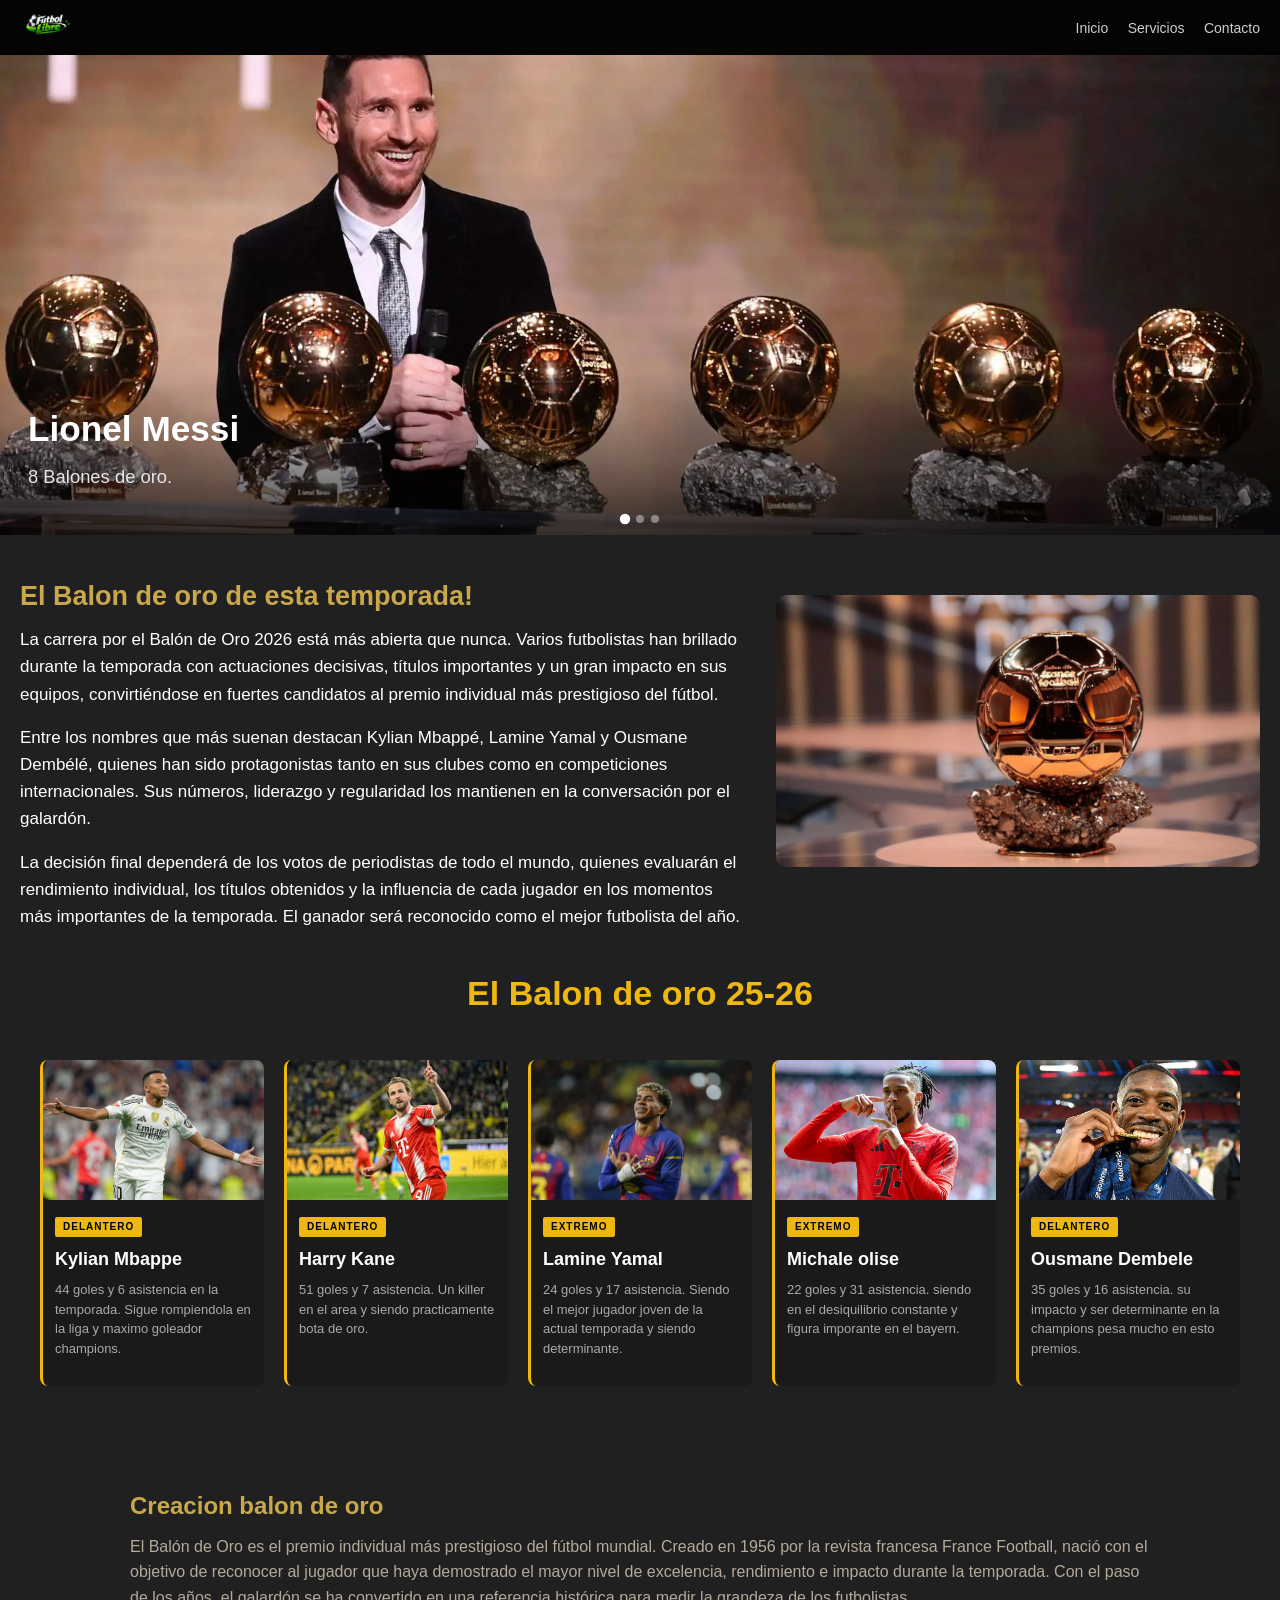
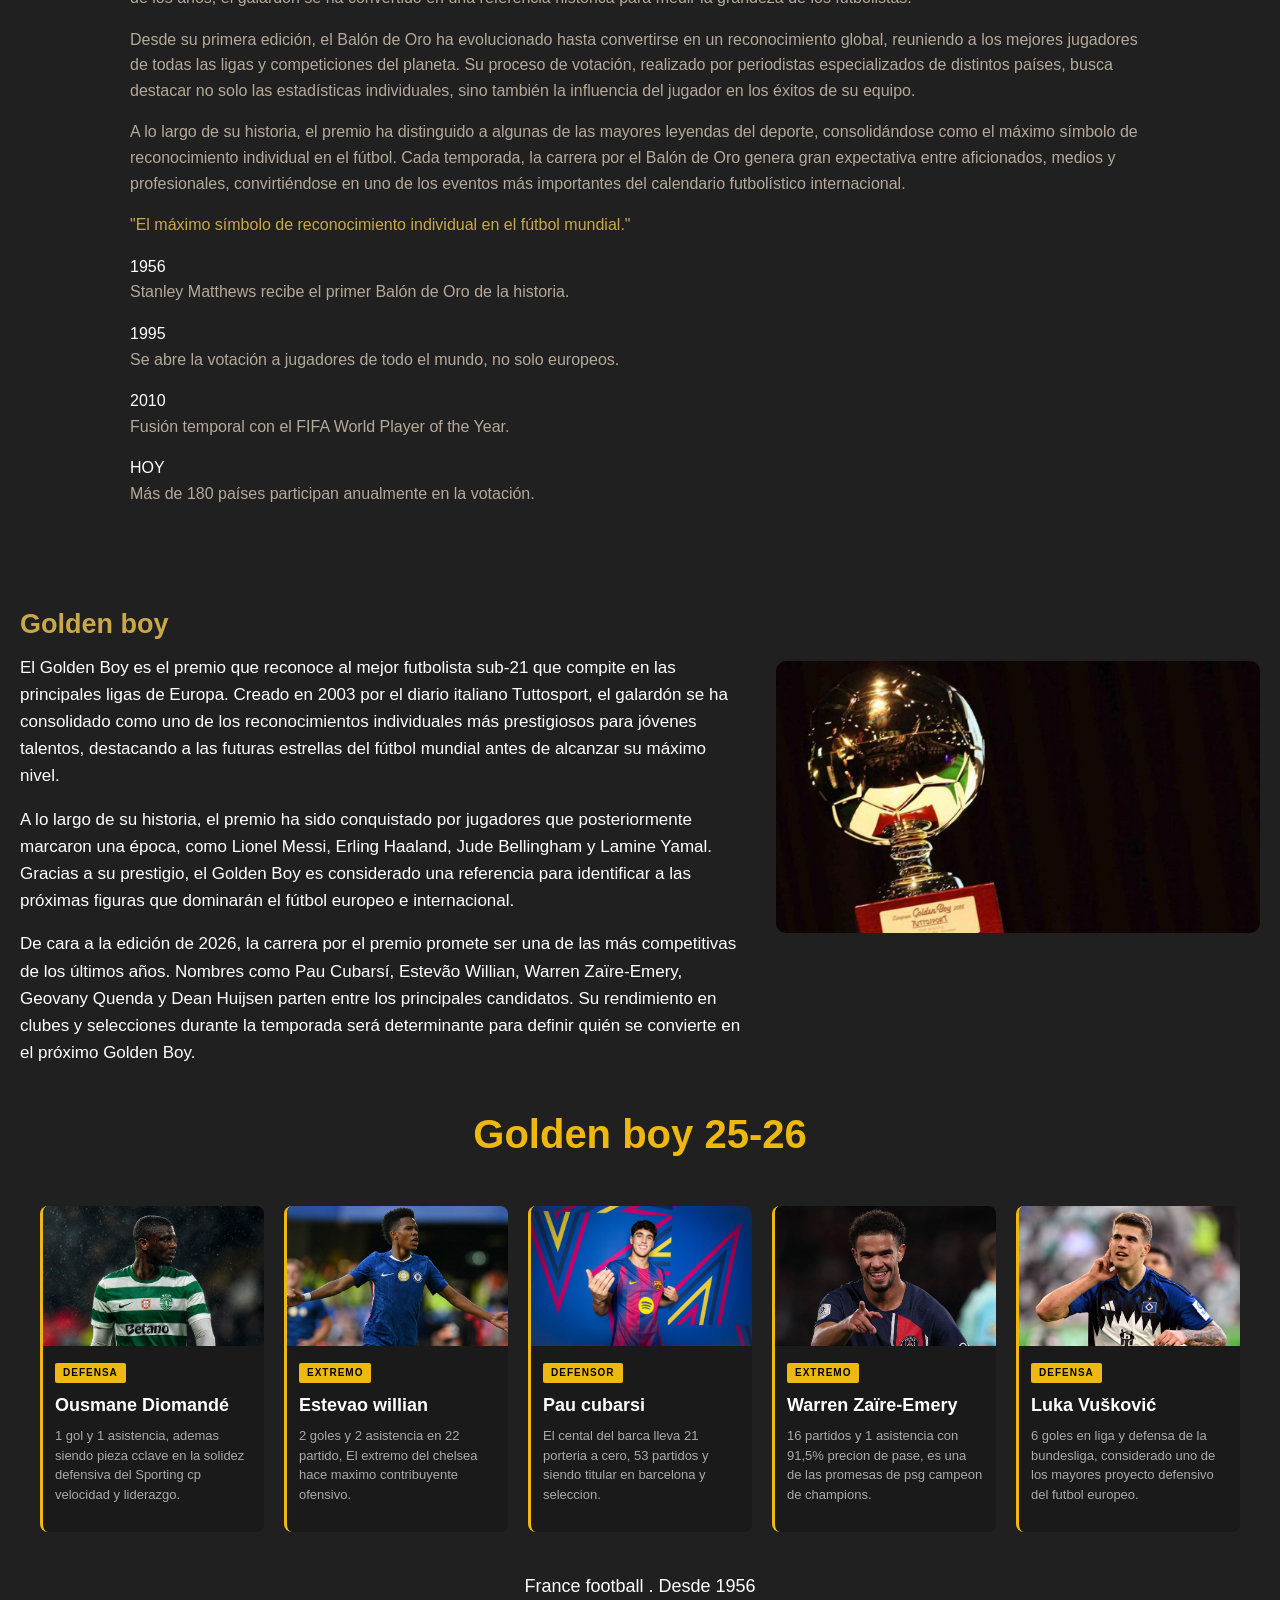
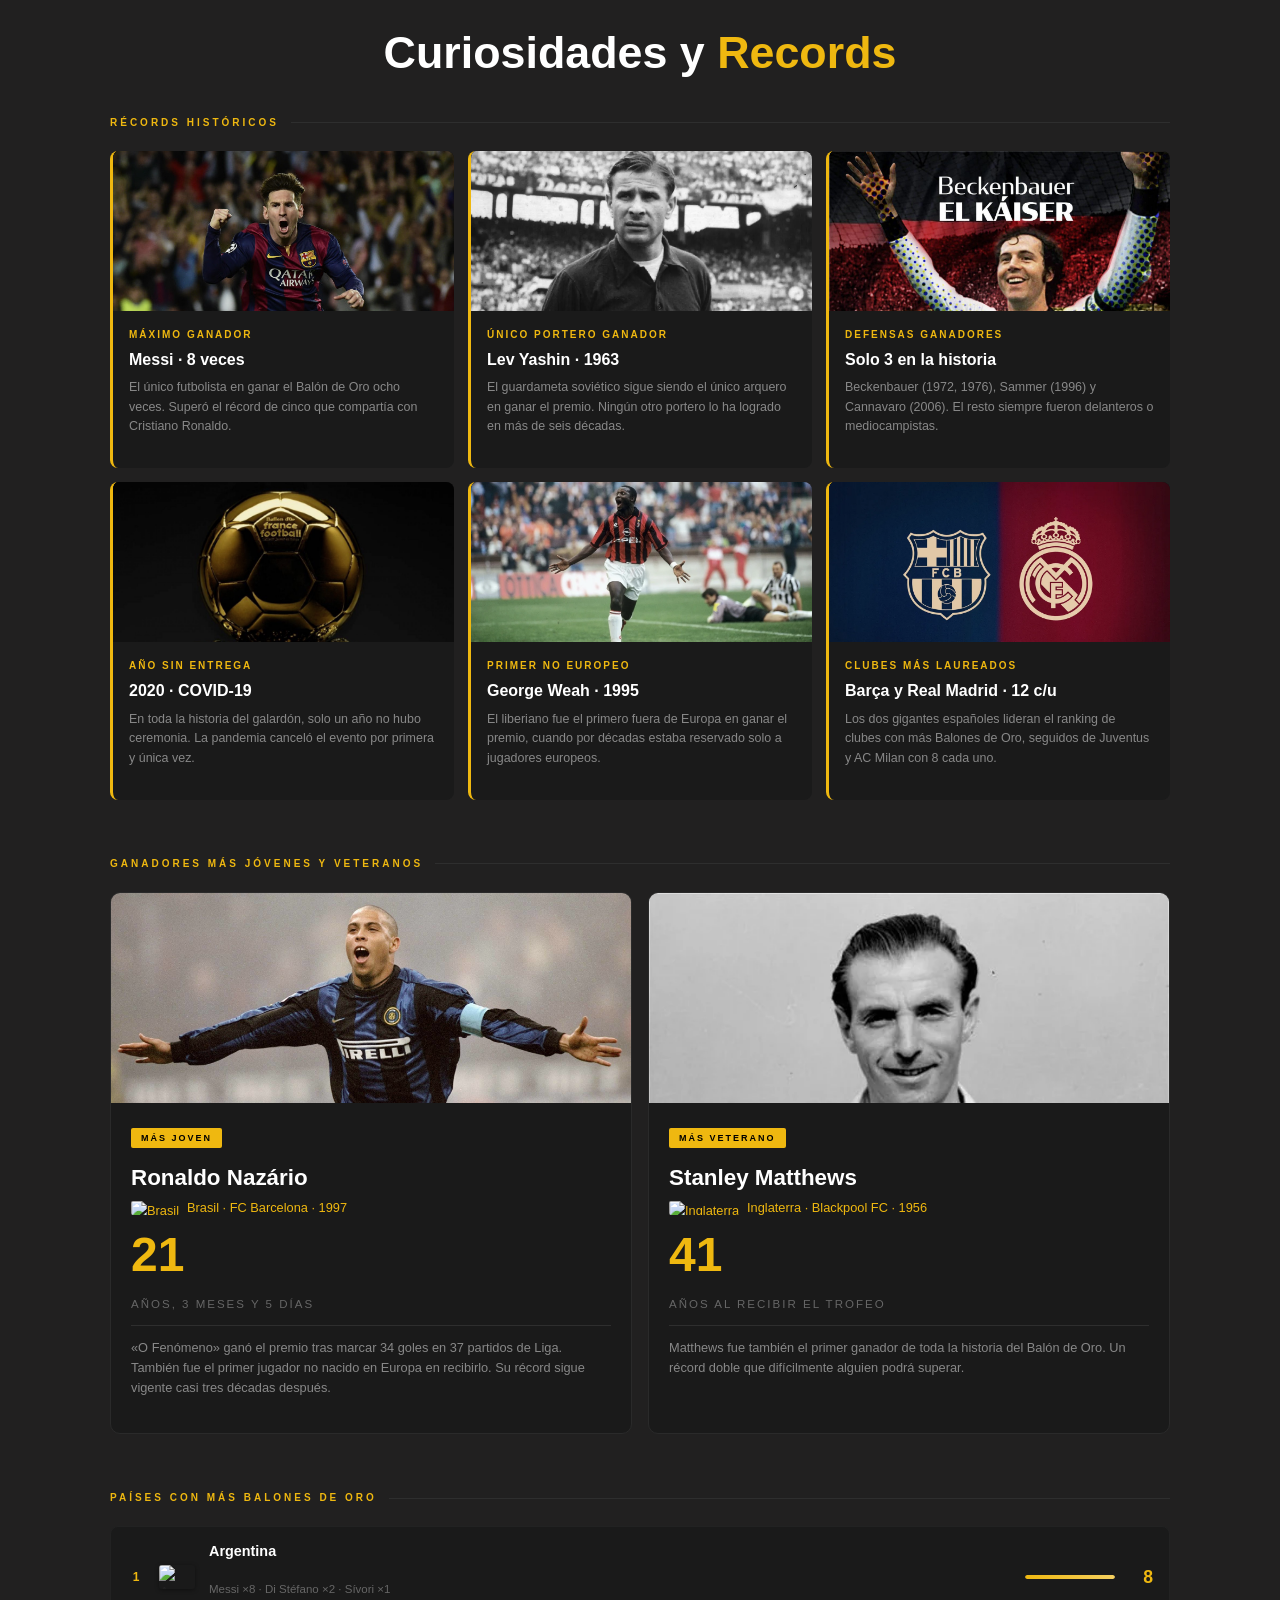
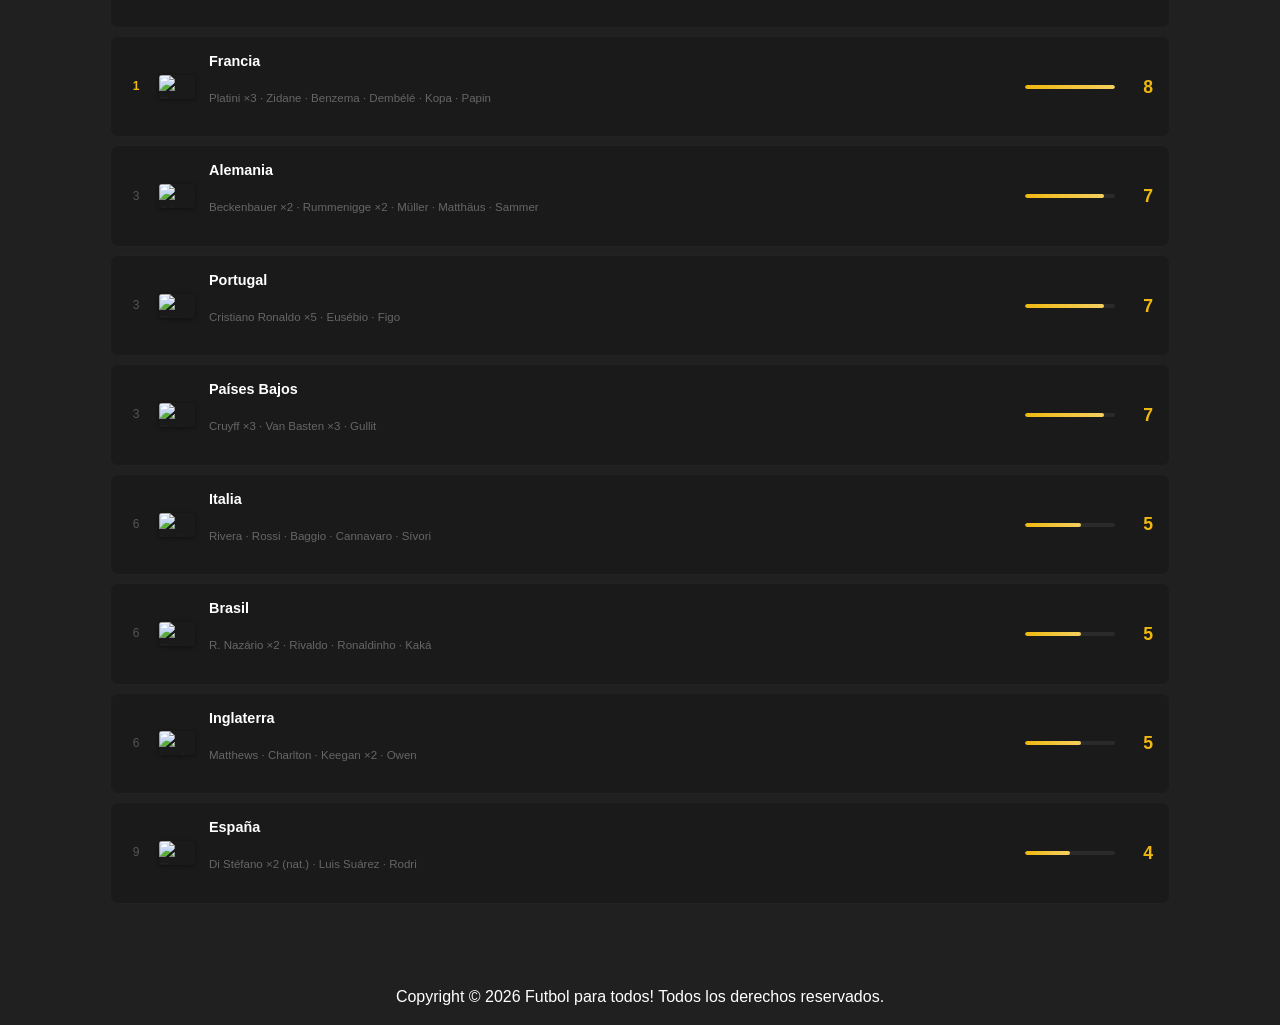
==== 2.html @ 9f0f9e16 "actualizacion de pagina principal y balon de oro" ====
<!DOCTYPE html>
<html lang="en">
<head>
    <meta charset="UTF-8">
    <meta name="viewport" content="width=device-width, initial-scale=1.0">
    <title>Balon de oro</title>
    <link rel="icon" type="image/png" href="img/favicon.png">
    <link rel="stylesheet" href="css/2.css">
    <script src="javascript/2.js" defer></script>
</head>
<body>
<nav>
<img src="img/Copilot_20260530_194601.png" alt="Logo del equipo">
<div>
    <a href="index.html">Inicio</a>
  <a href="#servicios">Servicios</a>
  <a href="#contacto">Contacto</a>
</div>
</nav>
 <div class="carrusel">
  <div class="track" id="track">
 
    <div class="slide">
      <img src="img/8.webp" alt="">
      <div class="texto"><h2>Lionel Messi</h2><p>8 Balones de oro.</p></div>
    </div>
 
    <div class="slide">
      <img src="img/5 cr7.webp" alt="cr7">
      <div class="texto"><h2>Cristiano Ronaldo</h2><p>5 Balones de oro.</p></div>
    </div>
 
    <div class="slide">
      <img src="img/v2 Marco van Basten.png" alt="Marco van Basten">
      <div class="texto"><h2>Marco van Basten</h2><p>3 Balones de oro.</p></div>
    </div>
 
  </div>
  <div class="dots" id="dots"></div>
</div>

<main class="contenido">

<section class="info">
<h1 style="color:#C9A84C">El Balon de oro de esta temporada!</h1>
<p>La carrera por el Balón de Oro 2026 está más abierta que nunca. Varios futbolistas han brillado durante la temporada con actuaciones decisivas, títulos importantes y un gran impacto en sus equipos, convirtiéndose en fuertes candidatos al premio individual más prestigioso del fútbol.</p>
<p>Entre los nombres que más suenan destacan Kylian Mbappé, Lamine Yamal y Ousmane Dembélé, quienes han sido protagonistas tanto en sus clubes como en competiciones internacionales. Sus números, liderazgo y regularidad los mantienen en la conversación por el galardón.</p>
<p>La decisión final dependerá de los votos de periodistas de todo el mundo, quienes evaluarán el rendimiento individual, los títulos obtenidos y la influencia de cada jugador en los momentos más importantes de la temporada. El ganador será reconocido como el mejor futbolista del año.</p>
</section>

<article class="juga" style="margin-top: 20px;">
<img src="img/balon20oro.webp" alt="balon de oro">
</article>
</main>

<section class="balon">
  <h1 style="text-align: center; color:#efb810; font-size:34px ;">El Balon de oro 25-26</h1>
  <div class="tarjetas">

    <article class="tarjeta-jugador">
      <div class="jugador-img">
        <img src="img/mbappe.webp" alt="kylian mbappe">
      </div>
      <div class="jugador-body">
        <span class="tag">Delantero</span>
        <h3>Kylian Mbappe</h3>
        <p>44 goles y 6 asistencia en la temporada. Sigue rompiendola en la liga y maximo goleador champions.</p>
      </div>
    </article>

    <article class="tarjeta-jugador">
      <div class="jugador-img">
        <img src="img/kane.jpg" alt="harry kane">
      </div>
      <div class="jugador-body">
        <span class="tag">delantero</span>
        <h3>Harry Kane</h3>
        <p>51 goles y 7 asistencia. Un killer en el area y siendo practicamente bota de oro. </p>
      </div>
    </article>

    <article class="tarjeta-jugador">
      <div class="jugador-img">
        <img src="img/1767511807784_lamine-yamal-1117.webp" alt="lamine yamal">
      </div>
      <div class="jugador-body">
        <span class="tag">extremo</span>
        <h3>Lamine Yamal</h3>
        <p>24 goles y 17 asistencia. Siendo el mejor jugador joven de la actual temporada y siendo determinante.</p>
      </div>
    </article>

    <article class="tarjeta-jugador">
      <div class="jugador-img">
        <img src="img/olise.webp" alt="olise">
      </div>
      <div class="jugador-body">
        <span class="tag">Extremo</span>
        <h3>Michale olise</h3>
        <p>22 goles y 31 asistencia. siendo en el desiquilibrio constante y figura imporante en el bayern.</p>
      </div>
    </article>

    <article class="tarjeta-jugador">
      <div class="jugador-img">
        <img src="img/dembele.jpg" alt="">
      </div>
      <div class="jugador-body">
        <span class="tag">delantero</span>
        <h3>Ousmane Dembele</h3>
        <p>35 goles y 16 asistencia. su impacto y ser determinante en la champions pesa mucho en esto premios.</p>
      </div>
    </article>

  </div>
</section>

<main class="www">
<section class="xxx">
<h1 style="color:#C9A84C">Creacion balon de oro</h1>
<p>El Balón de Oro es el premio individual más prestigioso del fútbol mundial. Creado en 1956 por la revista francesa France Football, nació con el objetivo de reconocer al jugador que haya demostrado el mayor nivel de excelencia, rendimiento e impacto durante la temporada. Con el paso de los años, el galardón se ha convertido en una referencia histórica para medir la grandeza de los futbolistas.</p>
<div class="recto"></div>
<p>Desde su primera edición, el Balón de Oro ha evolucionado hasta convertirse en un reconocimiento global, reuniendo a los mejores jugadores de todas las ligas y competiciones del planeta. Su proceso de votación, realizado por periodistas especializados de distintos países, busca destacar no solo las estadísticas individuales, sino también la influencia del jugador en los éxitos de su equipo.</p>
<div class="recto"></div>
<p>A lo largo de su historia, el premio ha distinguido a algunas de las mayores leyendas del deporte, consolidándose como el máximo símbolo de reconocimiento individual en el fútbol. Cada temporada, la carrera por el Balón de Oro genera gran expectativa entre aficionados, medios y profesionales, convirtiéndose en uno de los eventos más importantes del calendario futbolístico internacional.</p>
<div class="recto"></div>
<div class="bloque">

  <p class="cita" style="color:#C9A84C;">"El máximo símbolo de reconocimiento individual en el fútbol mundial."</p>

  <div class="timeline">

    <div class="tl-item">
      <div class="tl-left"><div class="tl-dot"></div><div class="tl-line"></div></div>
      <div class="tl-body">
        <span class="tl-year">1956</span>
        <p class="tl-texto">Stanley Matthews recibe el primer Balón de Oro de la historia.</p>
      </div>
    </div>

    <div class="tl-item">
      <div class="tl-left"><div class="tl-dot"></div><div class="tl-line"></div></div>
      <div class="tl-body">
        <span class="tl-year">1995</span>
        <p class="tl-texto">Se abre la votación a jugadores de todo el mundo, no solo europeos.</p>
      </div>
    </div>

    <div class="tl-item">
      <div class="tl-left"><div class="tl-dot"></div><div class="tl-line"></div></div>
      <div class="tl-body">
        <span class="tl-year">2010</span>
        <p class="tl-texto">Fusión temporal con el FIFA World Player of the Year.</p>
      </div>
    </div>

    <div class="tl-item">
      <div class="tl-left"><div class="tl-dot"></div><div class="tl-line"></div></div>
      <div class="tl-body">
        <span class="tl-year">HOY</span>
        <p class="tl-texto">Más de 180 países participan anualmente en la votación.</p>
      </div>
    </div>

  </div>
</div>
</section>
</main>

<main class="contenido">
<section class="info">
<h1 style="color:#C9A84C;">Golden boy</h1>
<p>El Golden Boy es el premio que reconoce al mejor futbolista sub-21 que compite en las principales ligas de Europa. Creado en 2003 por el diario italiano Tuttosport, el galardón se ha consolidado como uno de los reconocimientos individuales más prestigiosos para jóvenes talentos, destacando a las futuras estrellas del fútbol mundial antes de alcanzar su máximo nivel.</p>
<p>A lo largo de su historia, el premio ha sido conquistado por jugadores que posteriormente marcaron una época, como Lionel Messi, Erling Haaland, Jude Bellingham y Lamine Yamal. Gracias a su prestigio, el Golden Boy es considerado una referencia para identificar a las próximas figuras que dominarán el fútbol europeo e internacional.</p>
<p>De cara a la edición de 2026, la carrera por el premio promete ser una de las más competitivas de los últimos años. Nombres como Pau Cubarsí, Estevão Willian, Warren Zaïre-Emery, Geovany Quenda y Dean Huijsen parten entre los principales candidatos. Su rendimiento en clubes y selecciones durante la temporada será determinante para definir quién se convierte en el próximo Golden Boy.</p>

</section>

<article class="juga" style="margin-top: 58px;">
<img src="img/golden.jpg " alt="golden boy" >
</article>
</main>

<section class="balon">
  <h1 style="text-align: center; color:#efb810; font-size:40px ;">Golden boy 25-26</h1>
  <div class="tarjetas">
    
    <article class="tarjeta-jugador">
      <div class="jugador-img">
        <img src="img/Ousmane Diomandé.jpg" alt="Ousmane Diomandé">
      </div>
      <div class="jugador-body">
        <span class="tag">defensa</span>
        <h3>Ousmane Diomandé</h3>
        <p>1 gol y 1 asistencia, ademas siendo pieza cclave en la solidez defensiva del Sporting cp velocidad y liderazgo. </p>
      </div>
    </article>
    

    <article class="tarjeta-jugador">
      <div class="jugador-img">
        <img src="img/Estevao-chelsea-leverkusen_6985869.jpg" alt="estevao willian">
      </div>
      <div class="jugador-body">
        <span class="tag">extremo</span>
        <h3>Estevao willian</h3>
        <p>2 goles y 2 asistencia en 22 partido, El extremo del chelsea hace maximo contribuyente ofensivo.</p>
      </div>
    </article>

    <article class="tarjeta-jugador">
      <div class="jugador-img">
        <img src="img/pau.webp" alt="pau cubarsi">
      </div>
      <div class="jugador-body">
        <span class="tag">Defensor</span>
        <h3>Pau cubarsi</h3>
        <p>El cental del barca lleva 21 porteria a cero, 53 partidos y siendo titular en barcelona y seleccion.</p>
      </div>
    </article>

    <article class="tarjeta-jugador">
      <div class="jugador-img">
        <img src="img/psggolden.webp" alt="Warren Zaïre-Emery">
      </div>
      <div class="jugador-body">
        <span class="tag">Extremo</span>
        <h3>Warren Zaïre-Emery</h3>
        <p>16 partidos y 1 asistencia con 91,5% precion de pase, es una de las promesas de psg campeon de champions.</p>
      </div>
    </article>
    <article class="tarjeta-jugador">
      <div class="jugador-img">
        <img src="img/Luka Vušković.webp" alt="Luka Vušković">
      </div>
      <div class="jugador-body">
        <span class="tag">defensa</span>
        <h3>Luka Vušković</h3>
        <p>6 goles en liga y defensa de la bundesliga, considerado uno de los mayores proyecto defensivo del futbol europeo.</p>
      </div>
    </article>
  </div>
</section>

<main class="curisos">

<aside class="curi">
<p style="font-size: 18px;text-align: center;">France football . Desde 1956</p>
<h1>Curiosidades y <span style="color:#efb810">Records</span></h1>
</aside>

<section class="curisos">
 
  <div class="curi-wrapper">
 
    <!-- ===== RÉCORDS HISTÓRICOS ===== -->
    <p class="curi-section-label">Récords históricos</p>
    <div class="curi-records">
 
      <div class="curi-rec">
        <div class="curi-rec-imgwrap">
          <img src="img/messi 2015.jpg" alt="Lionel Messi">
        </div>
        <div class="curi-rec-body">
          <p class="curi-rec-label">Máximo ganador</p>
          <p class="curi-rec-val">Messi · 8 veces</p>
          <p class="curi-rec-desc">El único futbolista en ganar el Balón de Oro ocho veces. Superó el récord de cinco que compartía con Cristiano Ronaldo.</p>
        </div>
      </div>
 
      <div class="curi-rec">
        <div class="curi-rec-imgwrap">
          <img src="img/lev yashin.webp" alt="Lev Yashin">
        </div>
        <div class="curi-rec-body">
          <p class="curi-rec-label">Único portero ganador</p>
          <p class="curi-rec-val">Lev Yashin · 1963</p>
          <p class="curi-rec-desc">El guardameta soviético sigue siendo el único arquero en ganar el premio. Ningún otro portero lo ha logrado en más de seis décadas.</p>
        </div>
      </div>
 
      <div class="curi-rec">
        <div class="curi-rec-imgwrap">
          <img src="img/becken.jpg" alt="Fabio Cannavaro">
        </div>
        <div class="curi-rec-body">
          <p class="curi-rec-label">Defensas ganadores</p>
          <p class="curi-rec-val">Solo 3 en la historia</p>
          <p class="curi-rec-desc">Beckenbauer (1972, 1976), Sammer (1996) y Cannavaro (2006). El resto siempre fueron delanteros o mediocampistas.</p>
        </div>
      </div>
 
      <div class="curi-rec">
        <div class="curi-rec-imgwrap">
          <img src="img/covid2020balon.jpg" alt="Fabio Cannavaro">
        </div>
        <div class="curi-rec-body">
          <p class="curi-rec-label">Año sin entrega</p>
          <p class="curi-rec-val">2020 · COVID-19</p>
          <p class="curi-rec-desc">En toda la historia del galardón, solo un año no hubo ceremonia. La pandemia canceló el evento por primera y única vez.</p>
        </div>
      </div>
 
      <div class="curi-rec">
        <div class="curi-rec-imgwrap">
          <img src="img/George Weah.webp" alt="George Weah">
        </div>
        <div class="curi-rec-body">
          <p class="curi-rec-label">Primer no europeo</p>
          <p class="curi-rec-val">George Weah · 1995</p>
          <p class="curi-rec-desc">El liberiano fue el primero fuera de Europa en ganar el premio, cuando por décadas estaba reservado solo a jugadores europeos.</p>
        </div>
      </div>
 
      <div class="curi-rec">
        <div class="curi-rec-imgwrap">
          <img src="img/clasico.webp" alt="clubes con mas balones de oro">
        </div>
        <div class="curi-rec-body">
          <p class="curi-rec-label">Clubes más laureados</p>
          <p class="curi-rec-val">Barça y Real Madrid · 12 c/u</p>
          <p class="curi-rec-desc">Los dos gigantes españoles lideran el ranking de clubes con más Balones de Oro, seguidos de Juventus y AC Milan con 8 cada uno.</p>
        </div>
      </div>
 
    </div>
 
    <!-- ===== JOVEN / VETERANO ===== -->
    <p class="curi-section-label">Ganadores más jóvenes y veteranos</p>
    <div class="curi-duo">
 
      <div class="curi-age-card">
        <img class="curi-age-img"
          src="img/fenomeno.jpg"
          alt="Ronaldo Nazário">
        <div class="curi-age-body">
          <span class="curi-age-tag"> Más joven</span>
          <p class="curi-age-nombre">Ronaldo Nazário</p>
          <div class="curi-age-pais">
            <img src="https://flagcdn.com/w40/br.png" alt="Brasil">
            Brasil · FC Barcelona · 1997
          </div>
          <p class="curi-age-num">21</p>
          <p class="curi-age-unit">años, 3 meses y 5 días</p>
          <p class="curi-age-desc">«O Fenómeno» ganó el premio tras marcar 34 goles en 37 partidos de Liga. También fue el primer jugador no nacido en Europa en recibirlo. Su récord sigue vigente casi tres décadas después.</p>
        </div>
      </div>
 
      <div class="curi-age-card">
        <img class="curi-age-img"
          src="img/Stanley Matthews.webp"
          alt="Stanley Matthews">
        <div class="curi-age-body">
          <span class="curi-age-tag">Más veterano</span>
          <p class="curi-age-nombre">Stanley Matthews</p>
          <div class="curi-age-pais">
            <img src="https://flagcdn.com/w40/gb-eng.png" alt="Inglaterra">
            Inglaterra · Blackpool FC · 1956
          </div>
          <p class="curi-age-num">41</p>
          <p class="curi-age-unit">años al recibir el trofeo</p>
          <p class="curi-age-desc">Matthews fue también el primer ganador de toda la historia del Balón de Oro. Un récord doble que difícilmente alguien podrá superar.</p>
        </div>
      </div>
 
    </div>
 
    <!-- ===== PAÍSES ===== -->
    <p class="curi-section-label">Países con más Balones de Oro</p>
    <ul class="curi-pais-list">
 
      <li class="curi-pais-row">
        <span class="curi-pais-pos oro">1</span>
        <img class="curi-pais-flag" src="https://flagcdn.com/w40/ar.png" alt="Argentina">
        <div class="curi-pais-info">
          <p class="curi-pais-nombre">Argentina</p>
          <p class="curi-pais-jugadores">Messi ×8 · Di Stéfano ×2 · Sívori ×1</p>
        </div>
        <div class="curi-pais-barra"><div class="curi-pais-fill" style="width:100%"></div></div>
        <span class="curi-pais-num">8</span>
      </li>
 
      <li class="curi-pais-row">
        <span class="curi-pais-pos oro">1</span>
        <img class="curi-pais-flag" src="https://flagcdn.com/w40/fr.png" alt="Francia">
        <div class="curi-pais-info">
          <p class="curi-pais-nombre">Francia</p>
          <p class="curi-pais-jugadores">Platini ×3 · Zidane · Benzema · Dembélé · Kopa · Papin</p>
        </div>
        <div class="curi-pais-barra"><div class="curi-pais-fill" style="width:100%"></div></div>
        <span class="curi-pais-num">8</span>
      </li>
 
      <li class="curi-pais-row">
        <span class="curi-pais-pos">3</span>
        <img class="curi-pais-flag" src="https://flagcdn.com/w40/de.png" alt="Alemania">
        <div class="curi-pais-info">
          <p class="curi-pais-nombre">Alemania</p>
          <p class="curi-pais-jugadores">Beckenbauer ×2 · Rummenigge ×2 · Müller · Matthäus · Sammer</p>
        </div>
        <div class="curi-pais-barra"><div class="curi-pais-fill" style="width:87.5%"></div></div>
        <span class="curi-pais-num">7</span>
      </li>
 
      <li class="curi-pais-row">
        <span class="curi-pais-pos">3</span>
        <img class="curi-pais-flag" src="https://flagcdn.com/w40/pt.png" alt="Portugal">
        <div class="curi-pais-info">
          <p class="curi-pais-nombre">Portugal</p>
          <p class="curi-pais-jugadores">Cristiano Ronaldo ×5 · Eusébio · Figo</p>
        </div>
        <div class="curi-pais-barra"><div class="curi-pais-fill" style="width:87.5%"></div></div>
        <span class="curi-pais-num">7</span>
      </li>
 
      <li class="curi-pais-row">
        <span class="curi-pais-pos">3</span>
        <img class="curi-pais-flag" src="https://flagcdn.com/w40/nl.png" alt="Países Bajos">
        <div class="curi-pais-info">
          <p class="curi-pais-nombre">Países Bajos</p>
          <p class="curi-pais-jugadores">Cruyff ×3 · Van Basten ×3 · Gullit</p>
        </div>
        <div class="curi-pais-barra"><div class="curi-pais-fill" style="width:87.5%"></div></div>
        <span class="curi-pais-num">7</span>
      </li>
 
      <li class="curi-pais-row">
        <span class="curi-pais-pos">6</span>
        <img class="curi-pais-flag" src="https://flagcdn.com/w40/it.png" alt="Italia">
        <div class="curi-pais-info">
          <p class="curi-pais-nombre">Italia</p>
          <p class="curi-pais-jugadores">Rivera · Rossi · Baggio · Cannavaro · Sívori</p>
        </div>
        <div class="curi-pais-barra"><div class="curi-pais-fill" style="width:62.5%"></div></div>
        <span class="curi-pais-num">5</span>
      </li>
 
      <li class="curi-pais-row">
        <span class="curi-pais-pos">6</span>
        <img class="curi-pais-flag" src="https://flagcdn.com/w40/br.png" alt="Brasil">
        <div class="curi-pais-info">
          <p class="curi-pais-nombre">Brasil</p>
          <p class="curi-pais-jugadores">R. Nazário ×2 · Rivaldo · Ronaldinho · Kaká</p>
        </div>
        <div class="curi-pais-barra"><div class="curi-pais-fill" style="width:62.5%"></div></div>
        <span class="curi-pais-num">5</span>
      </li>
 
      <li class="curi-pais-row">
        <span class="curi-pais-pos">6</span>
        <img class="curi-pais-flag" src="https://flagcdn.com/w40/gb-eng.png" alt="Inglaterra">
        <div class="curi-pais-info">
          <p class="curi-pais-nombre">Inglaterra</p>
          <p class="curi-pais-jugadores">Matthews · Charlton · Keegan ×2 · Owen</p>
        </div>
        <div class="curi-pais-barra"><div class="curi-pais-fill" style="width:62.5%"></div></div>
        <span class="curi-pais-num">5</span>
      </li>
 
      <li class="curi-pais-row">
        <span class="curi-pais-pos">9</span>
        <img class="curi-pais-flag" src="https://flagcdn.com/w40/es.png" alt="España">
        <div class="curi-pais-info">
          <p class="curi-pais-nombre">España</p>
          <p class="curi-pais-jugadores">Di Stéfano ×2 (nat.) · Luis Suárez · Rodri</p>
        </div>
        <div class="curi-pais-barra"><div class="curi-pais-fill" style="width:50%"></div></div>
        <span class="curi-pais-num">4</span>
      </li>
 
    </ul>
 
  </div>
 
</section>
</main>

<footer>
<p style="text-align: center; color:white;">Copyright © 2026 Futbol para todos! Todos los derechos reservados.</p>
</footer>




















</body>
</html>
---- css/2.css ----
* { margin:0; padding:0; box-sizing:border-box; }
body { 
font-family: sans-serif; 
line-height:1.6; 
color:#222; 
background:#212020;
overflow-x: hidden;
}
/* Espaciado de textos */
p { margin-bottom:1rem; }
h1,h2,h3 { margin:0 0 0.5rem; }

nav {
  position: fixed;
  top:0; left:0; right:0;
  height: 55px;
  background: rgba(0,0,0,0.85);
  display: flex;
  align-items: center;
  justify-content: space-between;
  padding: 0 20px;
  z-index: 99;
}
nav img { height: 55px; }
nav a { color:#ccc; text-decoration:none; margin-left:15px; font-size:14px; }
nav a:hover { color:#fff; }
 
.carrusel { margin-top:55px; overflow:hidden; position:relative; }
.track { display:flex; transition: transform 0.6s ease; }
.slide { min-width:100%; height:480px; position:relative; }
.slide img { width:100%; height:100%; object-fit:cover; object-position:center center; display:block; }
.slide .texto {
  position:absolute; bottom:0; left:0; right:0;
  padding:30px 28px;
  background: linear-gradient(transparent, rgba(0,0,0,0.75));
  color:#fff;
}
.slide .texto h2 { font-size:2.2rem; margin-bottom:8px; font-weight:700; }
.slide .texto p  { color:#e6e6e6; font-size:1.15rem; line-height:1.3; }
 
.dots {
  position:absolute; bottom:12px; left:50%;
  transform:translateX(-50%);
  display:flex; gap:7px;
}
.btn {
  position:absolute;
  top:50%;
  transform:translateY(-50%);
  background: rgba(0,0,0,0.45);
  color:#fff;
  border:none;
  padding:10px 12px;
  font-size:18px;
  cursor:pointer;
  border-radius:6px;
  z-index:10;
}
.btn:active { transform:translateY(-50%) scale(.98); }
.btn-prev { left:12px; }
.btn-next { right:12px; }
.dot {
  width:8px; height:8px; border-radius:50%;
  background:rgba(255,255,255,0.4);
  border:none; cursor:pointer;
}
.dot.active { background:#fff; transform:scale(1.3); }
 
.contenido{
display: flex;
gap: 30px;
border-radius: 10px;
padding: 20px;
margin-top: 20px;
font-size: 18px;
}

.info{
width: 60%;
color: white;
}
.info p{
font-size: 17px;
}
.juga{
width: 40%;
margin:0%;
}
.juga img{
width: 100%;
display: block;
border-radius: 10px;

}
.www{
max-width: 1100px;
margin: 0 auto;
padding: 20px;
border-radius: 12px;
margin-top: 4%;

}
.xxx{

max-width: 1300px;
margin: 0 auto;
color:rgb(255, 255, 255);
border-radius: 12px;
padding: 20px;
font-size: 16px;

}
.xxx p{
color:#b5a99a;
}



.xxx img{

  width: 50%;
  height: auto;
  border-radius: 8px;
}

.cards-row {
    display: flex;
    justify-content: center;
    flex-wrap: wrap;
    gap: 20px;
    margin: 30px auto 40px;
    padding: 10px 0;
    max-width: 1200px;
  }

  .card {
    background: #2a2a3e;
    border-radius: 10px;
    overflow: hidden;
    width: 210px;
    min-width: 210px;
    color: #fff;
    box-shadow: 0 8px 20px rgba(0, 0, 0, 0.18);
    transition: transform 0.2s ease;
  }

  .card-img {
    width: 100%;
    height: 150px;
    background: #888;
    overflow: hidden;
  }

  .card-img img {
    width: 100%;
    height: 100%;
    object-fit: cover;
    display: block;
  }

  .card-body {
    padding: 16px;
  }

  .card-title {
    font-size: 17px;
    font-weight: bold;
    margin-bottom: 10px;
  }

  .card-text {
    font-size: 12px;
    color: #aaa;
    margin-bottom: 14px;
    line-height: 1.5;
  }

  .card-btn {
    background: #3b82f6;
    color: #fff;
    border: none;
    padding: 8px 14px;
    border-radius: 6px;
    cursor: pointer;
    font-size: 13px;
    display: inline-block;
    text-decoration: none;
  }

  .card-btn:hover {
    background: #2563eb;
  }

  .balon .tarjetas {
    display: flex;
    flex-wrap: wrap;
    justify-content: center;
    gap: 20px;
    margin: 30px auto;
    padding: 10px 0;
    max-width: 1200px;
  }

  .tarjeta-jugador {
    background-color: #1a1a1a;
    border-radius: 8px;
    overflow: hidden;
    flex: 1 1 220px;
    min-width: 220px;
    max-width: 280px;
    border-left: 3px solid #efb810;
    transition: transform 0.2s, background 0.2s;
  }

  .tarjeta-jugador:hover {
    transform: translateY(-4px);
    background-color: #222;
  }

  .jugador-img {
    width: 100%;
    height: 140px;
    background: #2a2a2a;
    overflow: hidden;
  }

  .jugador-img img {
    width: 100%;
    height: 100%;
    object-fit: cover;
    display: block;
  }

  .jugador-body {
    padding: 12px;
  }

  .tarjeta-jugador h3 {
    font-family: 'Barlow Condensed', sans-serif;
    font-size: 18px;
    font-weight: 700;
    color: #fff;
    margin-bottom: 6px;
  }

  .tarjeta-jugador p {
    font-size: 13px;
    color: #aaa;
    line-height: 1.5;
  }

  .tarjeta-jugador .tag {
    display: inline-block;
    background: #efb810;
    color: #000;
    font-size: 10px;
    font-weight: 700;
    letter-spacing: 1px;
    text-transform: uppercase;
    padding: 2px 8px;
    border-radius: 2px;
    margin-bottom: 8px;
  }

.curisos{

}
.curi p{
color: white;

}
.curi h1{
text-align: center;
color: white;
}
  .curi-wrapper {
    max-width: 1100px;
    margin: 0 auto;
    padding: 20px 20px 60px;
  }
  .curi h1 {
    font-size: clamp(1.8rem, 4vw, 2.8rem);
    font-weight: 700;
    margin-bottom: 6px;
  }
  .curi-eyebrow {
    font-size: 11px;
    letter-spacing: 3px;
    text-transform: uppercase;
    color: #888;
    text-align: center;
    margin-bottom: 10px;
    font-family: sans-serif;
  }
  .curi-divider {
    width: 60px;
    height: 3px;
    background: #efb810;
    margin: 16px auto 48px;
    border-radius: 2px;
  }
  .curi-section-label {
    font-size: 10px;
    letter-spacing: 3px;
    text-transform: uppercase;
    color: #efb810;
    font-family: sans-serif;
    font-weight: 700;
    margin-bottom: 20px;
    display: flex;
    align-items: center;
    gap: 12px;
  }
  .curi-section-label::after {
    content: '';
    flex: 1;
    height: 1px;
    background: #2e2e2e;
  }
 
  /* ---- RECORDS ---- */
  .curi-records {
    display: grid;
    grid-template-columns: repeat(auto-fit, minmax(260px, 1fr));
    gap: 14px;
    margin-bottom: 56px;
  }
  .curi-rec {
    background: #1a1a1a;
    border-left: 3px solid #efb810;
    border-radius: 8px;
    overflow: hidden;
    transition: background .2s, transform .2s;
  }
  .curi-rec:hover {
    background: #222;
    transform: translateY(-3px);
  }
  .curi-rec-imgwrap {
    width: 100%;
    height: 160px;
    overflow: hidden;
    background: #111;
  }
  .curi-rec-imgwrap img {
    width: 100%;
    height: 100%;
    object-fit: cover;
    object-position: top center;
    display: block;
    filter: grayscale(15%);
    transition: transform .3s;
  }
  .curi-rec:hover .curi-rec-imgwrap img {
    transform: scale(1.04);
  }
  .curi-rec-icon-wrap {
    width: 100%;
    height: 100px;
    display: flex;
    align-items: center;
    justify-content: center;
    background: #111;
    font-size: 2.8rem;
  }
  .curi-rec-body {
    padding: 16px;
  }
  .curi-rec-label {
    font-size: 10px;
    letter-spacing: 2px;
    text-transform: uppercase;
    color: #efb810;
    font-family: sans-serif;
    font-weight: 700;
    margin-bottom: 4px;
  }
  .curi-rec-val {
    font-size: 1rem;
    font-weight: 700;
    color: #fff;
    margin-bottom: 6px;
  }
  .curi-rec-desc {
    font-size: 0.78rem;
    color: #888;
    line-height: 1.55;
  }
 
  /* ---- JOVEN / VETERANO ---- */
  .curi-duo {
    display: grid;
    grid-template-columns: 1fr 1fr;
    gap: 16px;
    margin-bottom: 56px;
  }
  @media (max-width: 560px) { .curi-duo { grid-template-columns: 1fr; } }
 
  .curi-age-card {
    background: #1a1a1a;
    border-radius: 10px;
    overflow: hidden;
    border: 1px solid #2a2a2a;
    transition: border-color .2s;
  }
  .curi-age-card:hover { border-color: #efb810; }
  .curi-age-img {
    width: 100%;
    height: 210px;
    object-fit: cover;
    object-position: top;
    display: block;
    filter: grayscale(15%);
  }
  .curi-age-body { padding: 20px; }
  .curi-age-tag {
    display: inline-block;
    background: #efb810;
    color: #000;
    font-size: 9px;
    font-weight: 700;
    letter-spacing: 2px;
    text-transform: uppercase;
    padding: 3px 10px;
    border-radius: 2px;
    margin-bottom: 12px;
  }
  .curi-age-nombre {
    font-size: 1.4rem;
    font-weight: 700;
    color: #fff;
    margin-bottom: 2px;
  }
  .curi-age-pais {
    font-size: 0.8rem;
    color: #efb810;
    margin-bottom: 12px;
    font-family: sans-serif;
    display: flex;
    align-items: center;
    gap: 8px;
  }
  .curi-age-pais img {
    height: 14px;
    border-radius: 2px;
  }
  .curi-age-num {
    font-size: 3rem;
    font-weight: 900;
    color: #efb810;
    line-height: 1;
    font-family: sans-serif;
  }
  .curi-age-unit {
    font-size: 0.72rem;
    color: #666;
    letter-spacing: 2px;
    text-transform: uppercase;
    font-family: sans-serif;
    margin-bottom: 12px;
  }
  .curi-age-desc {
    font-size: 0.8rem;
    color: #888;
    line-height: 1.55;
    border-top: 1px solid #2e2e2e;
    padding-top: 12px;
    margin-top: 8px;
  }
 
  /* ---- PAÍSES ---- */
  .curi-pais-list {
    list-style: none;
    padding: 0;
    margin: 0 0 20px;
  }
  .curi-pais-row {
    display: flex;
    align-items: center;
    gap: 14px;
    padding: 13px 16px;
    background: #1a1a1a;
    border-radius: 8px;
    margin-bottom: 8px;
    border: 1px solid #222;
    transition: border-color .2s, background .2s;
  }
  .curi-pais-row:hover {
    border-color: #efb810;
    background: #1f1f1f;
  }
  .curi-pais-pos {
    font-size: 0.75rem;
    color: #555;
    font-family: sans-serif;
    min-width: 18px;
    text-align: center;
  }
  .curi-pais-pos.oro { color: #efb810; font-weight: 700; }
  .curi-pais-flag {
    width: 36px;
    height: 24px;
    object-fit: cover;
    border-radius: 3px;
    display: block;
    flex-shrink: 0;
    box-shadow: 0 1px 4px rgba(0,0,0,.4);
  }
  .curi-pais-info { flex: 1; }
  .curi-pais-nombre {
    font-size: 0.9rem;
    font-weight: 700;
    color: #fff;
  }
  .curi-pais-jugadores {
    font-size: 0.72rem;
    color: #666;
    font-family: sans-serif;
    margin-top: 2px;
  }
  .curi-pais-barra {
    width: 90px;
    height: 4px;
    background: #2a2a2a;
    border-radius: 2px;
    overflow: hidden;
  }
  @media (max-width: 500px) { .curi-pais-barra { display: none; } }
  .curi-pais-fill {
    height: 100%;
    background: linear-gradient(90deg, #efb810, #f5d060);
    border-radius: 2px;
  }
  .curi-pais-num {
    font-size: 1.1rem;
    font-weight: 700;
    color: #efb810;
    font-family: sans-serif;
    min-width: 24px;
    text-align: right;
  }
@media (max-width:480px) {
  .slide { height:380px; }
  .slide .texto h2 { font-size:1.1rem; }
  .slide-content { padding:1.25rem 1.25rem 2.5rem; }
}
@media (max-width: 768px) {
  .contenido {
    flex-direction: column;
  }
  .info, .juga {
    width: 100%;
  }
  .curi-duo {
    grid-template-columns: 1fr;
  }
  .cards-row {
    flex-direction: column;
    align-items: center;
  }
  .card {
    width: 90%;
    min-width: unset;
  }
  .balon .tarjetas {
    flex-direction: column;
    align-items: center;
  }
  .tarjeta-jugador {
    max-width: 90%;
    min-width: unset;
    flex: unset;
    width: 90%;
  }
  .xxx img {
    width: 100%;
  }
  .curi-records {
    grid-template-columns: 1fr;
  }
  .curi-pais-barra {
    display: none;
  }
  nav a {
    font-size: 12px;
    margin-left: 8px;
  }
  .slide {
    height: 280px;
  }
  .slide .texto h2 {
    font-size: 1.3rem;
  }
  .slide .texto p {
    font-size: 0.95rem;
  }
}

@media (max-width: 480px) {
  nav img {
    height: 40px;
  }
  nav a {
    font-size: 11px;
    margin-left: 6px;
  }
  .slide {
    height: 220px;
  }
  .www {
    padding: 10px;
  }
  .curi-wrapper {
    padding: 10px 10px 40px;
  }
  .curi-age-num {
    font-size: 2.2rem;
  }
}
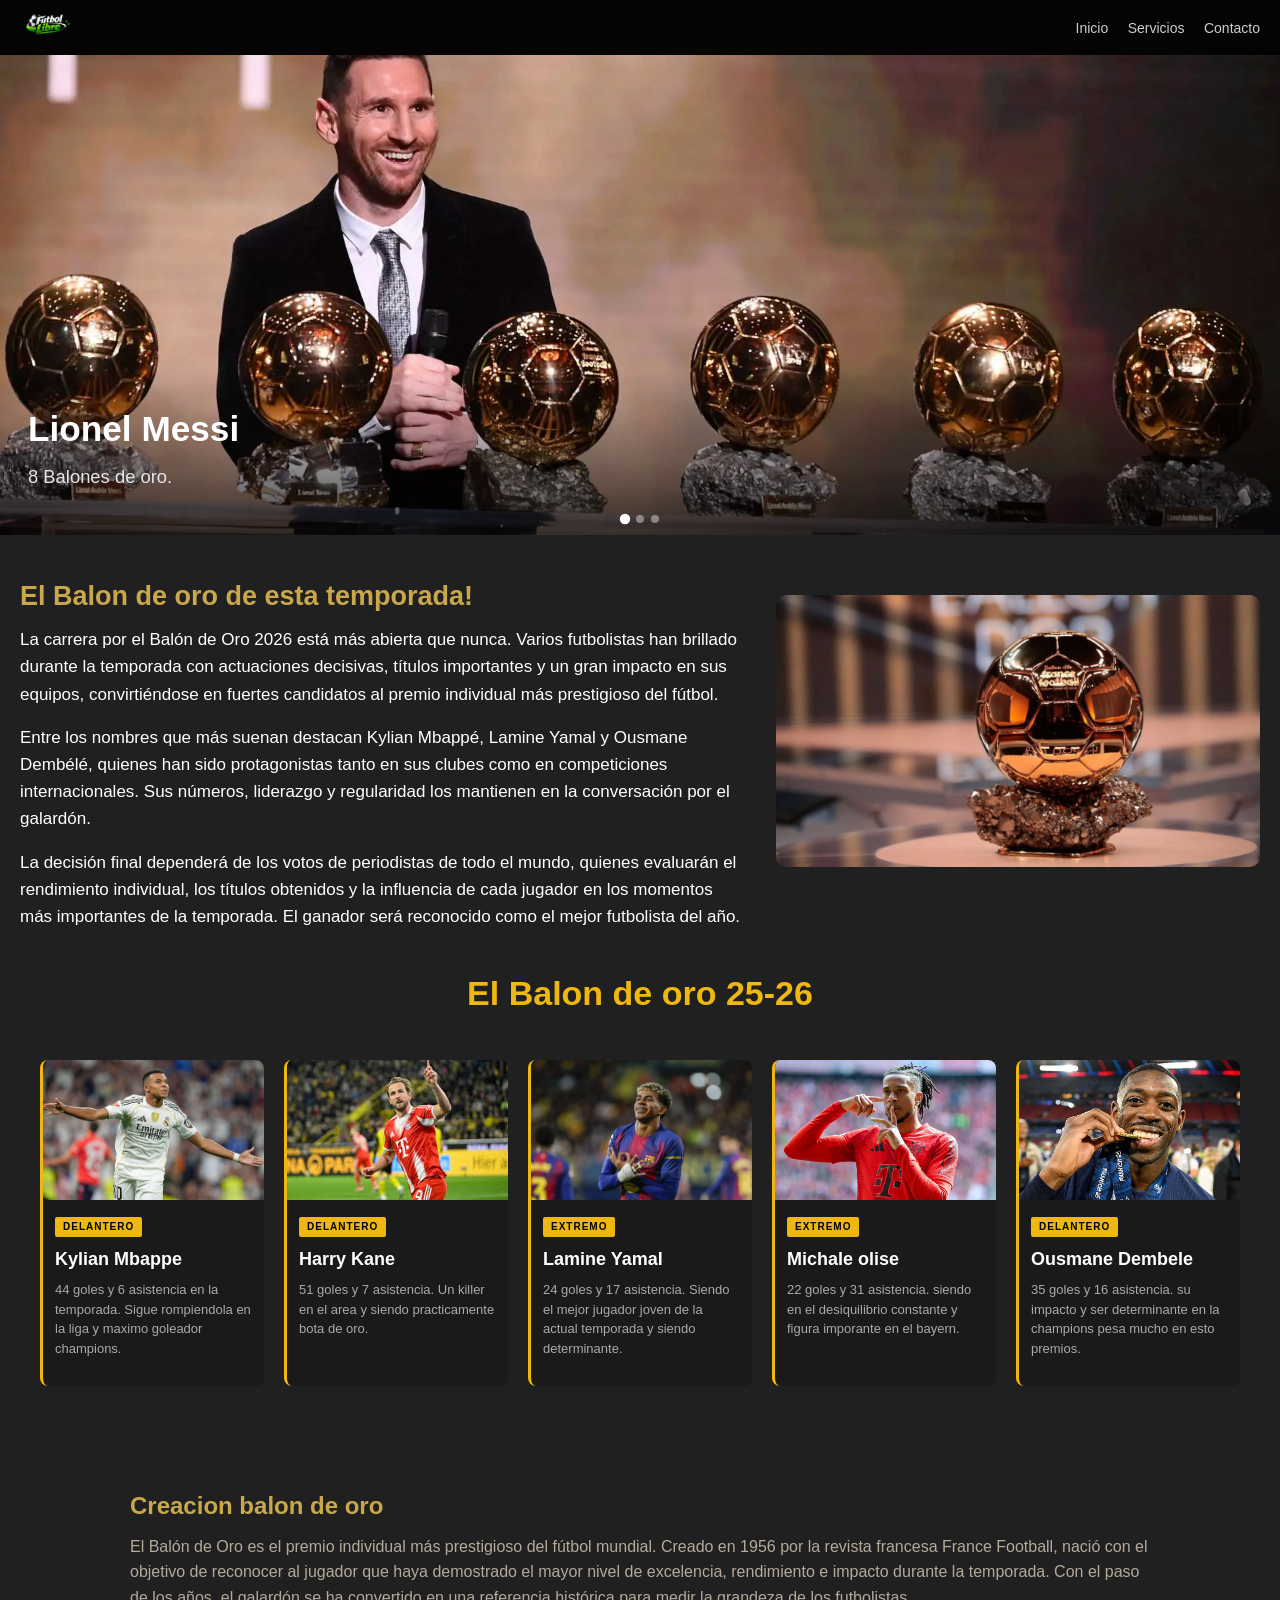
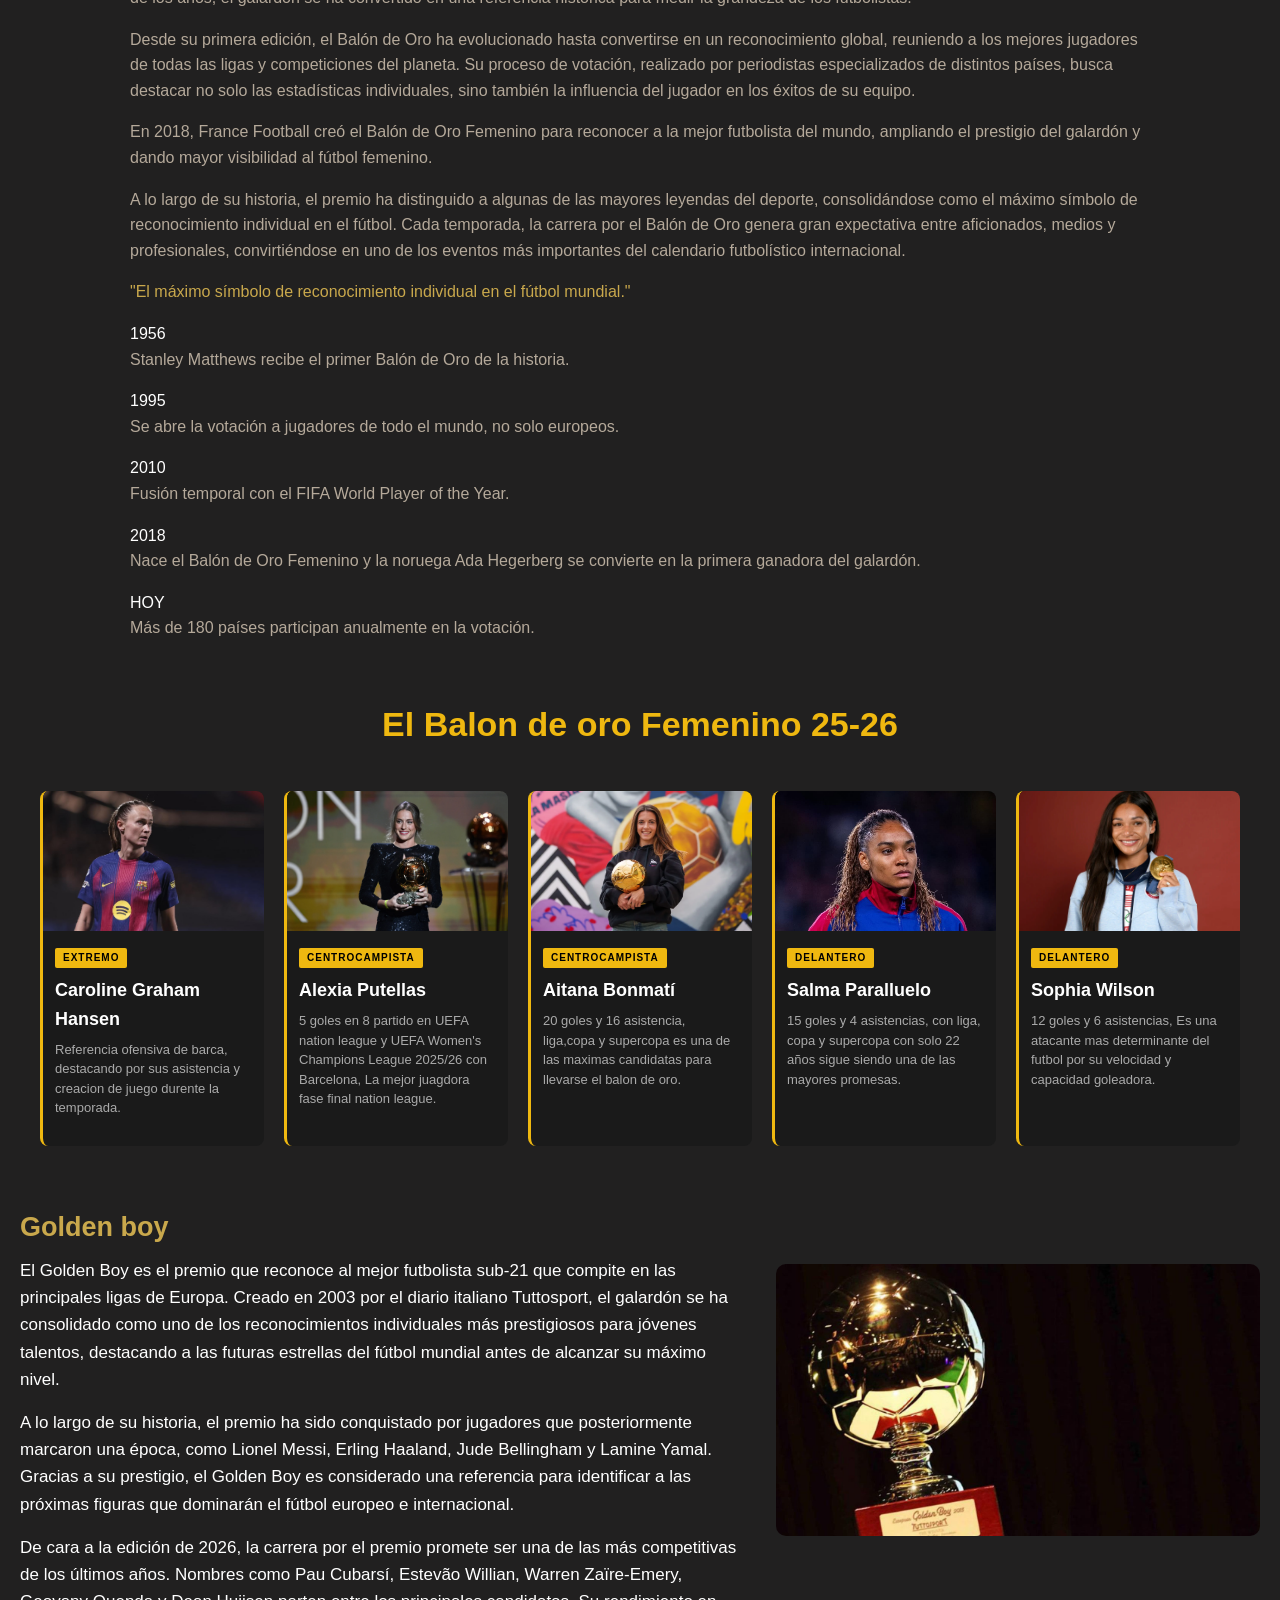
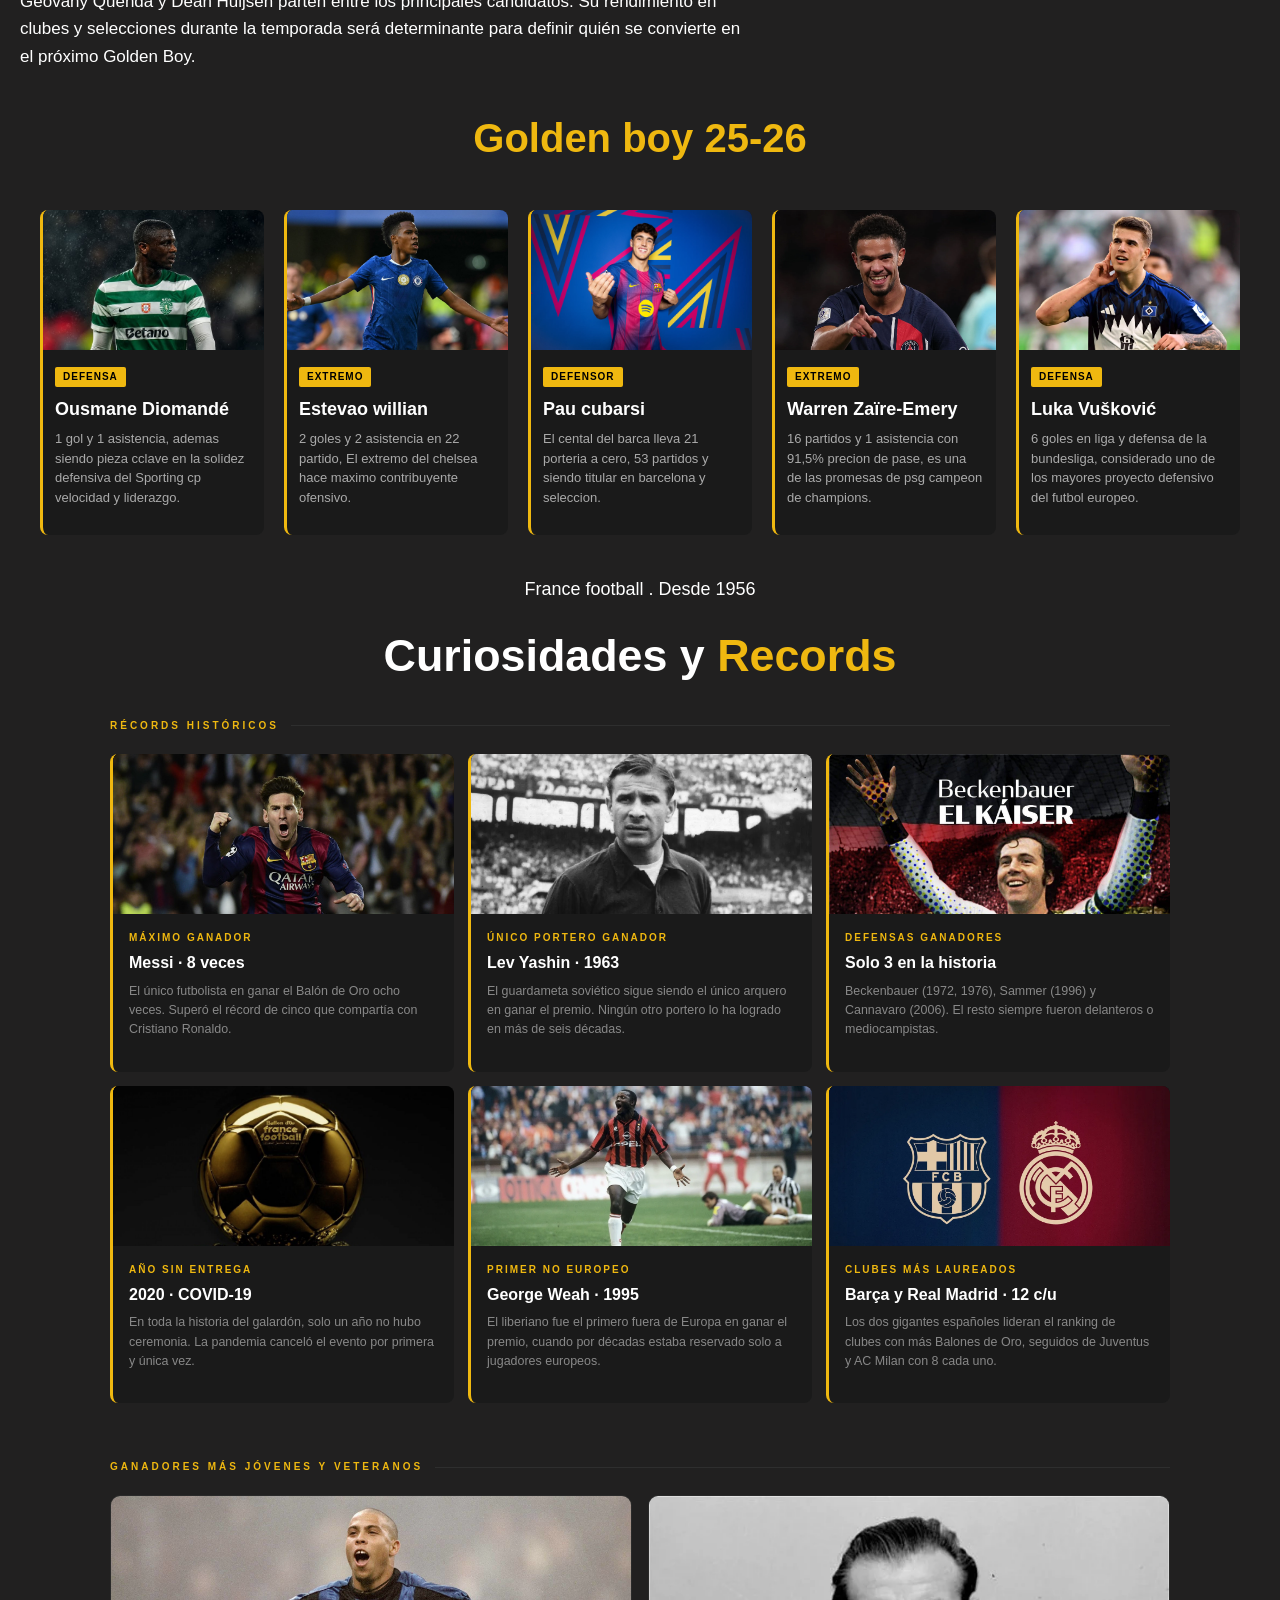
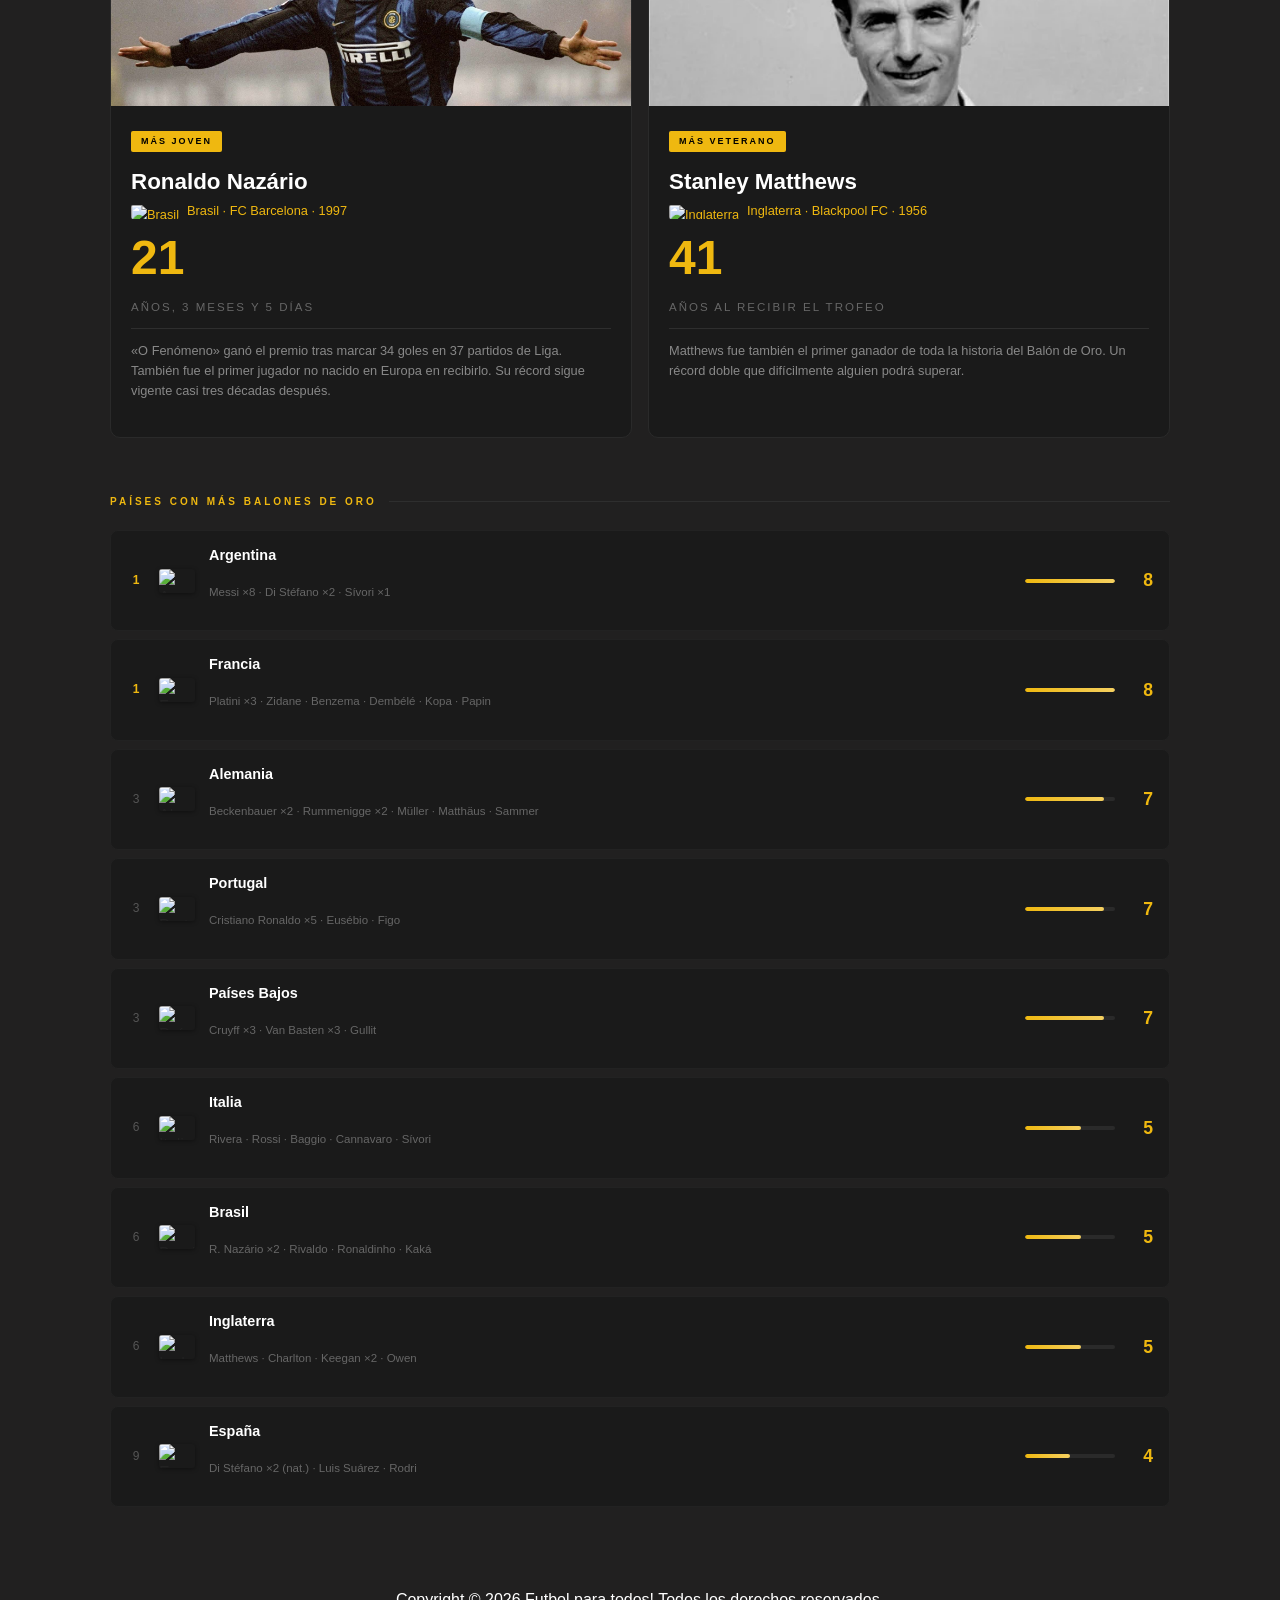
==== commit d4f1dd5e: "balon de oro femenino 2 html" ====
--- a/2.html
+++ b/2.html
@@ -122,6 +122,8 @@
 <div class="recto"></div>
 <p>Desde su primera edición, el Balón de Oro ha evolucionado hasta convertirse en un reconocimiento global, reuniendo a los mejores jugadores de todas las ligas y competiciones del planeta. Su proceso de votación, realizado por periodistas especializados de distintos países, busca destacar no solo las estadísticas individuales, sino también la influencia del jugador en los éxitos de su equipo.</p>
 <div class="recto"></div>
+<p>En 2018, France Football creó el Balón de Oro Femenino para reconocer a la mejor futbolista del mundo, ampliando el prestigio del galardón y dando mayor visibilidad al fútbol femenino.</p>
+<div class="recto"></div>
 <p>A lo largo de su historia, el premio ha distinguido a algunas de las mayores leyendas del deporte, consolidándose como el máximo símbolo de reconocimiento individual en el fútbol. Cada temporada, la carrera por el Balón de Oro genera gran expectativa entre aficionados, medios y profesionales, convirtiéndose en uno de los eventos más importantes del calendario futbolístico internacional.</p>
 <div class="recto"></div>
 <div class="bloque">
@@ -157,6 +159,14 @@
     <div class="tl-item">
       <div class="tl-left"><div class="tl-dot"></div><div class="tl-line"></div></div>
       <div class="tl-body">
+        <span class="tl-year">2018</span>
+        <p class="tl-texto">Nace el Balón de Oro Femenino y la noruega Ada Hegerberg se convierte en la primera ganadora del galardón.<p>
+      </div>
+    </div>
+
+    <div class="tl-item">
+      <div class="tl-left"><div class="tl-dot"></div><div class="tl-line"></div></div>
+      <div class="tl-body">
         <span class="tl-year">HOY</span>
         <p class="tl-texto">Más de 180 países participan anualmente en la votación.</p>
       </div>
@@ -166,6 +176,68 @@
 </div>
 </section>
 </main>
+
+<section class="balon">
+  <h1 style="text-align: center; color:#efb810; font-size:34px ;">El Balon de oro   Femenino 25-26</h1>
+  <div class="tarjetas">
+
+    <article class="tarjeta-jugador">
+      <div class="jugador-img">
+        <img src="img/Caroline Graham Hansen.jpg" alt="Caroline Graham Hansen">
+      </div>
+      <div class="jugador-body">
+        <span class="tag">Extremo</span>
+        <h3>Caroline Graham Hansen</h3>
+        <p>Referencia ofensiva de barca, destacando por sus asistencia y creacion de juego durente la temporada.</p>
+      </div>
+    </article>
+
+    <article class="tarjeta-jugador">
+      <div class="jugador-img">
+        <img src="img/Alexia Putellas.webp" alt="Alexia Putellas">
+      </div>
+      <div class="jugador-body">
+        <span class="tag">centrocampista</span>
+        <h3>Alexia Putellas</h3>
+        <p>5 goles en 8 partido en UEFA nation league y UEFA Women's Champions League 2025/26 con Barcelona, La mejor juagdora fase final nation league. </p>
+      </div>
+    </article>
+
+    <article class="tarjeta-jugador">
+      <div class="jugador-img">
+        <img src="img/Aitana Bonmatí.webp" alt="Aitana Bonmatí">
+      </div>
+      <div class="jugador-body">
+        <span class="tag">centrocampista</span>
+        <h3>Aitana Bonmatí</h3>
+        <p>20 goles y 16 asistencia, liga,copa y supercopa es una de las maximas candidatas para llevarse el balon de oro.</p>
+      </div>
+    </article>
+
+    <article class="tarjeta-jugador">
+      <div class="jugador-img">
+        <img src="img/Salma Paralluelo.jpg" alt="Salma Paralluelo">
+      </div>
+      <div class="jugador-body">
+        <span class="tag">Delantero</span>
+        <h3>Salma Paralluelo</h3>
+        <p>15 goles y 4 asistencias, con liga, copa y supercopa con solo 22 años sigue siendo una de las mayores promesas.</p>
+      </div>
+    </article>
+
+    <article class="tarjeta-jugador">
+      <div class="jugador-img">
+        <img src="img/Sophia Wilson.webp" alt="Sophia Wilson">
+      </div>
+      <div class="jugador-body">
+        <span class="tag">delantero</span>
+        <h3>Sophia Wilson</h3>
+        <p>12 goles y 6 asistencias, Es una atacante mas determinante del futbol por su velocidad y capacidad goleadora.</p>
+      </div>
+    </article>
+
+  </div>
+</section>
 
 <main class="contenido">
 <section class="info">
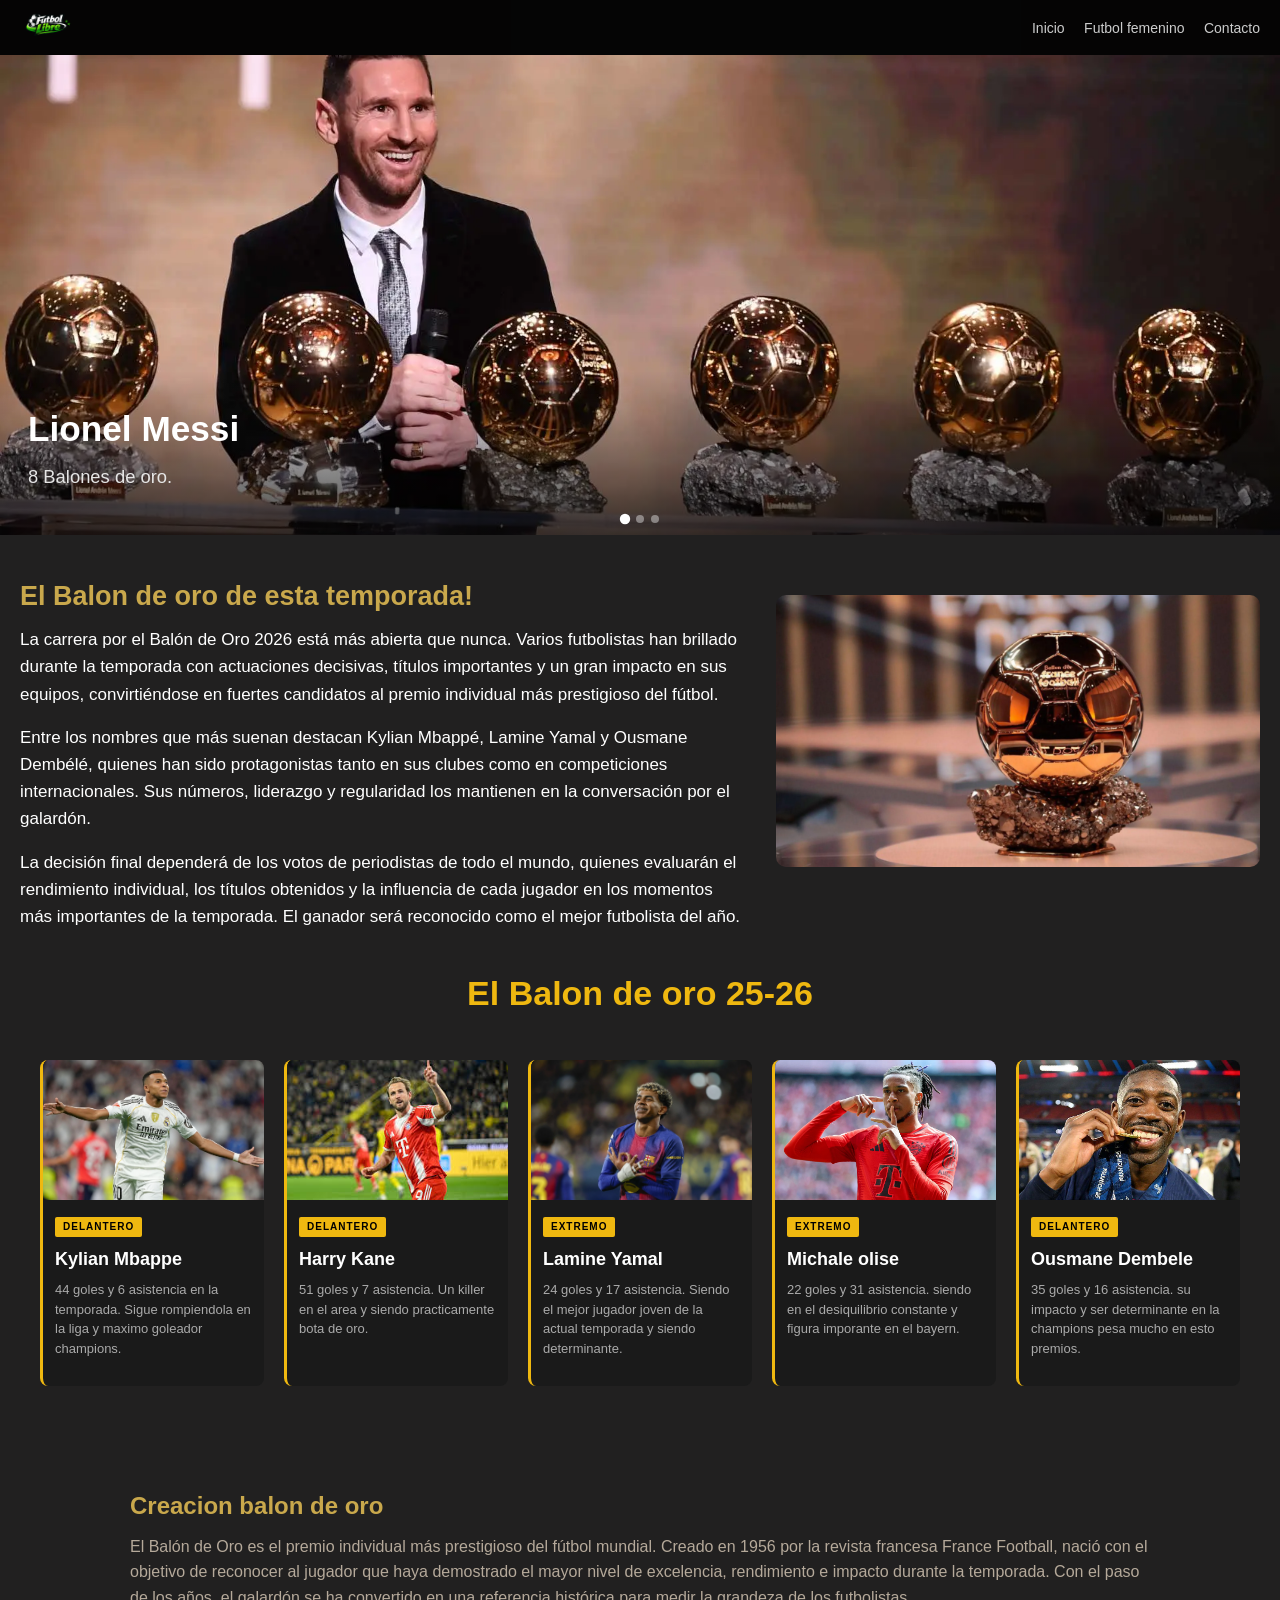
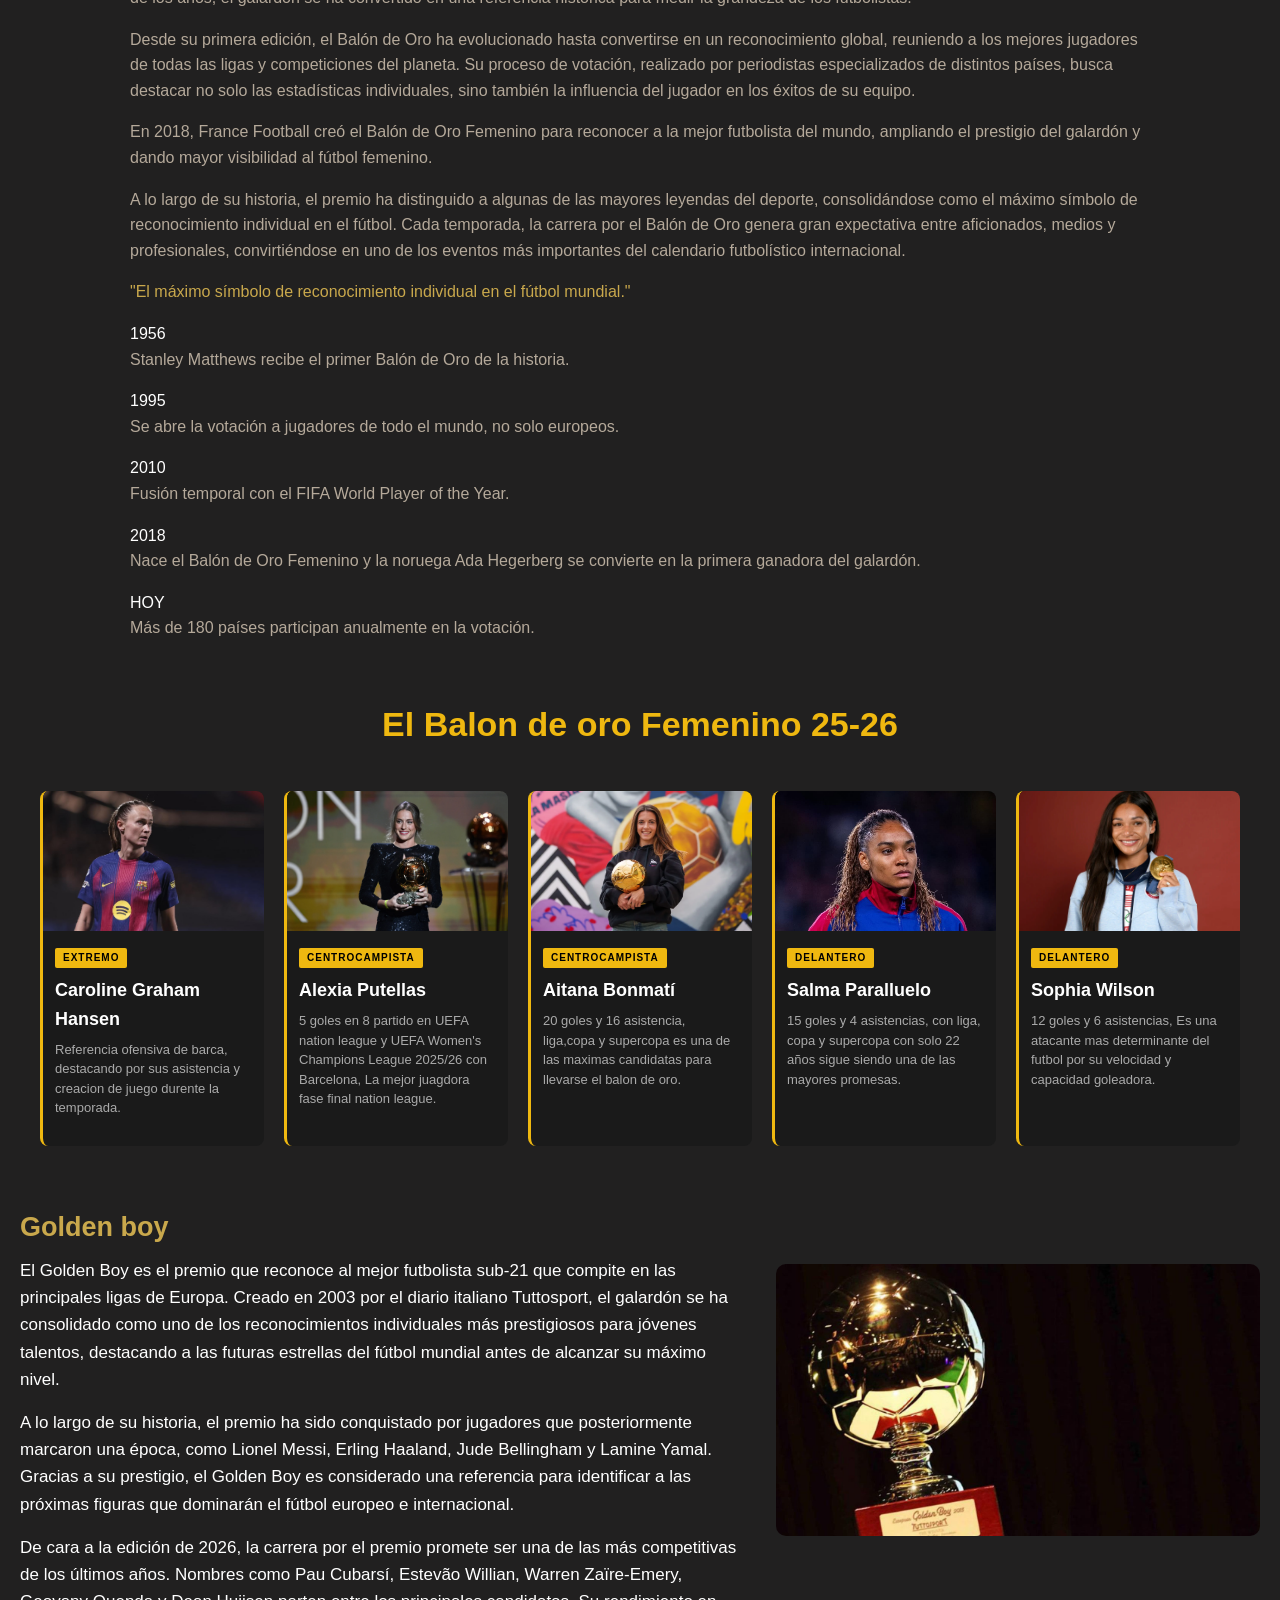
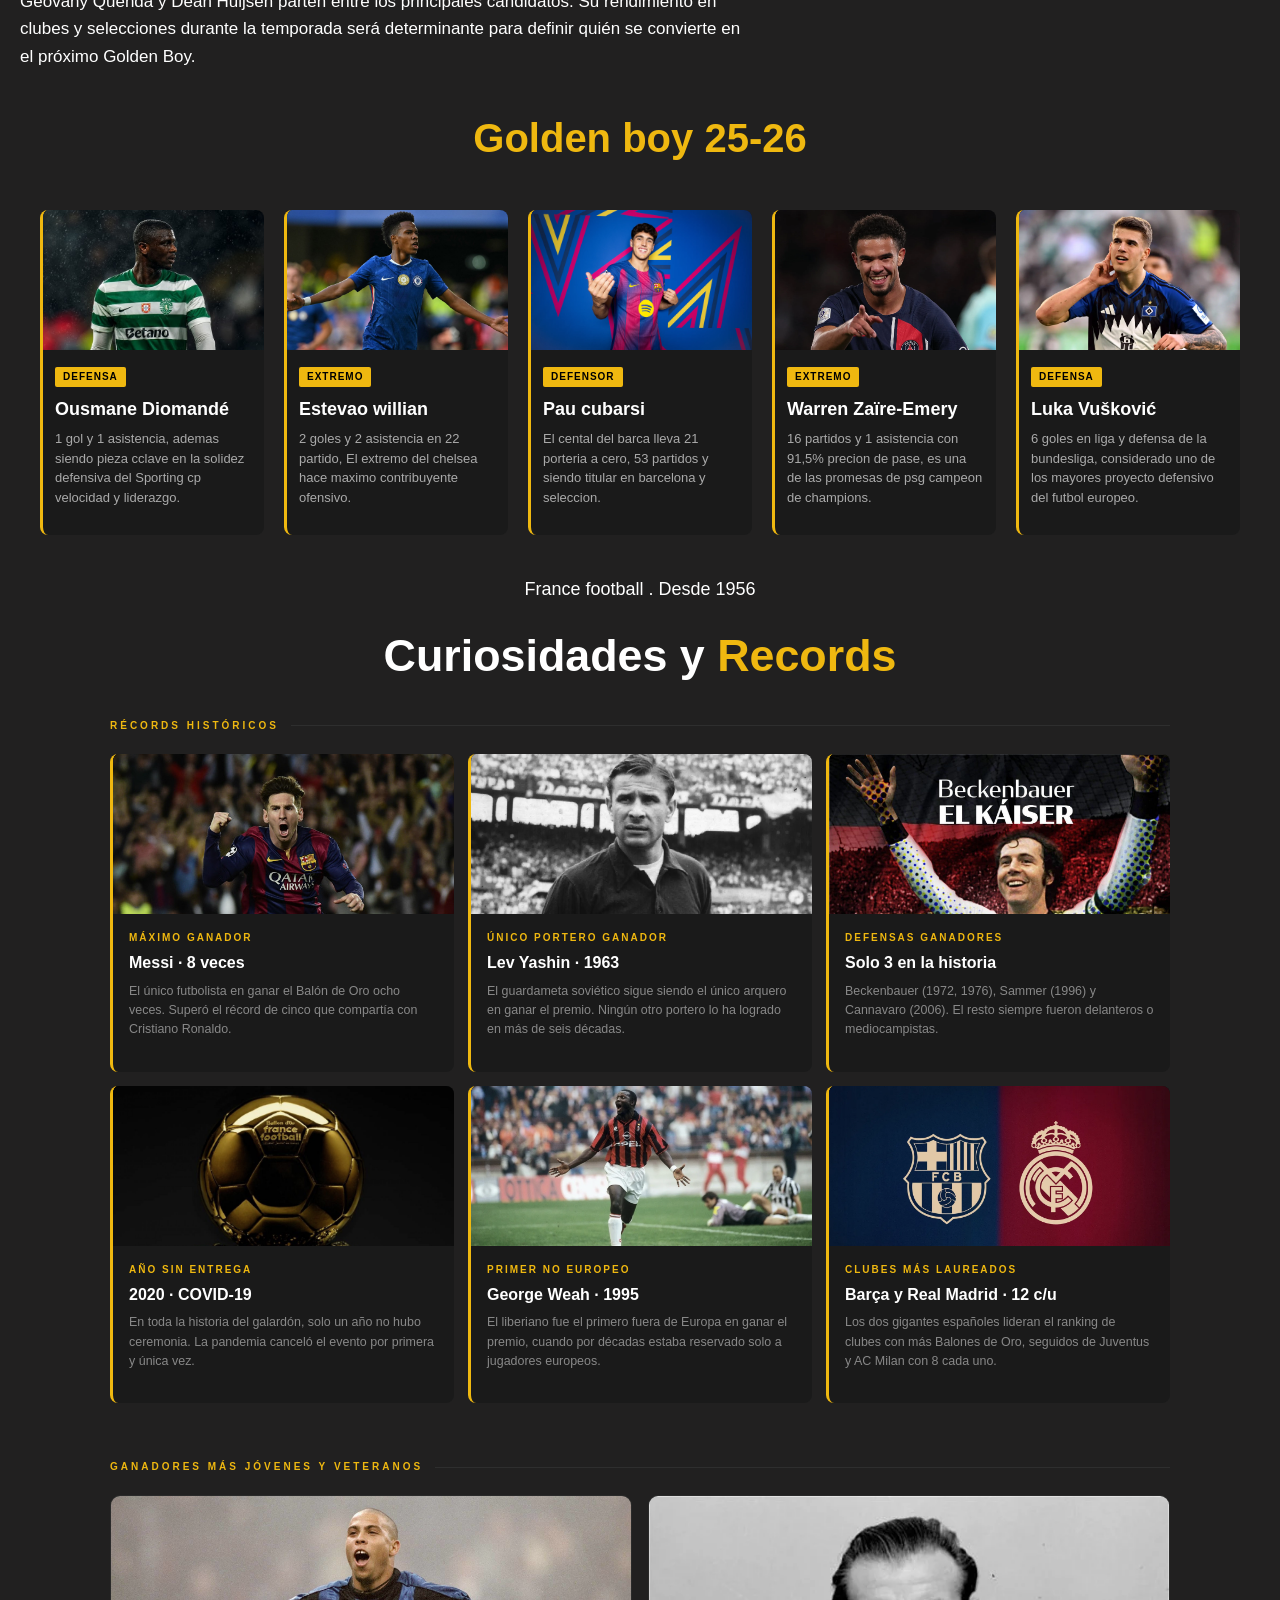
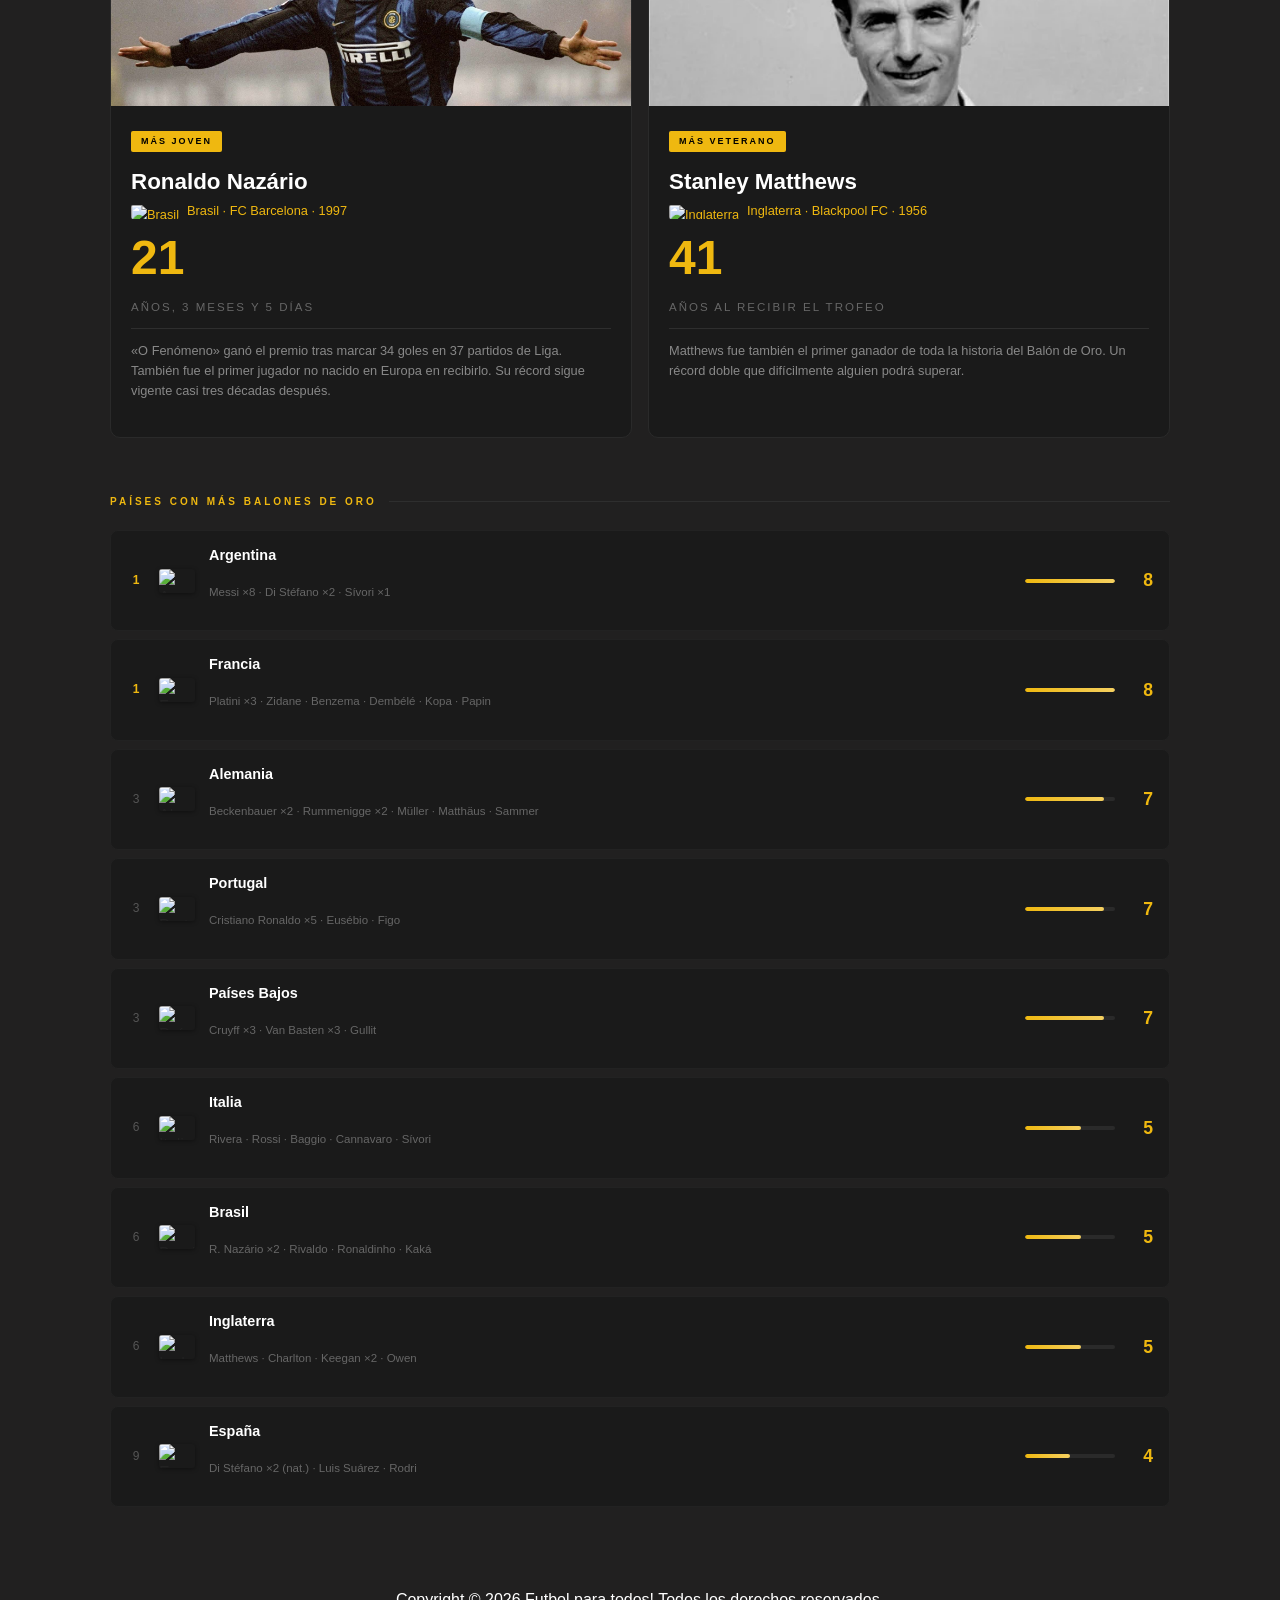
==== commit 215594e0: "futbol femenino (calvo)" ====
--- a/2.html
+++ b/2.html
@@ -13,7 +13,7 @@
 <img src="img/Copilot_20260530_194601.png" alt="Logo del equipo">
 <div>
     <a href="index.html">Inicio</a>
-  <a href="#servicios">Servicios</a>
+  <a href="yooo.html">Futbol femenino</a>
   <a href="#contacto">Contacto</a>
 </div>
 </nav>
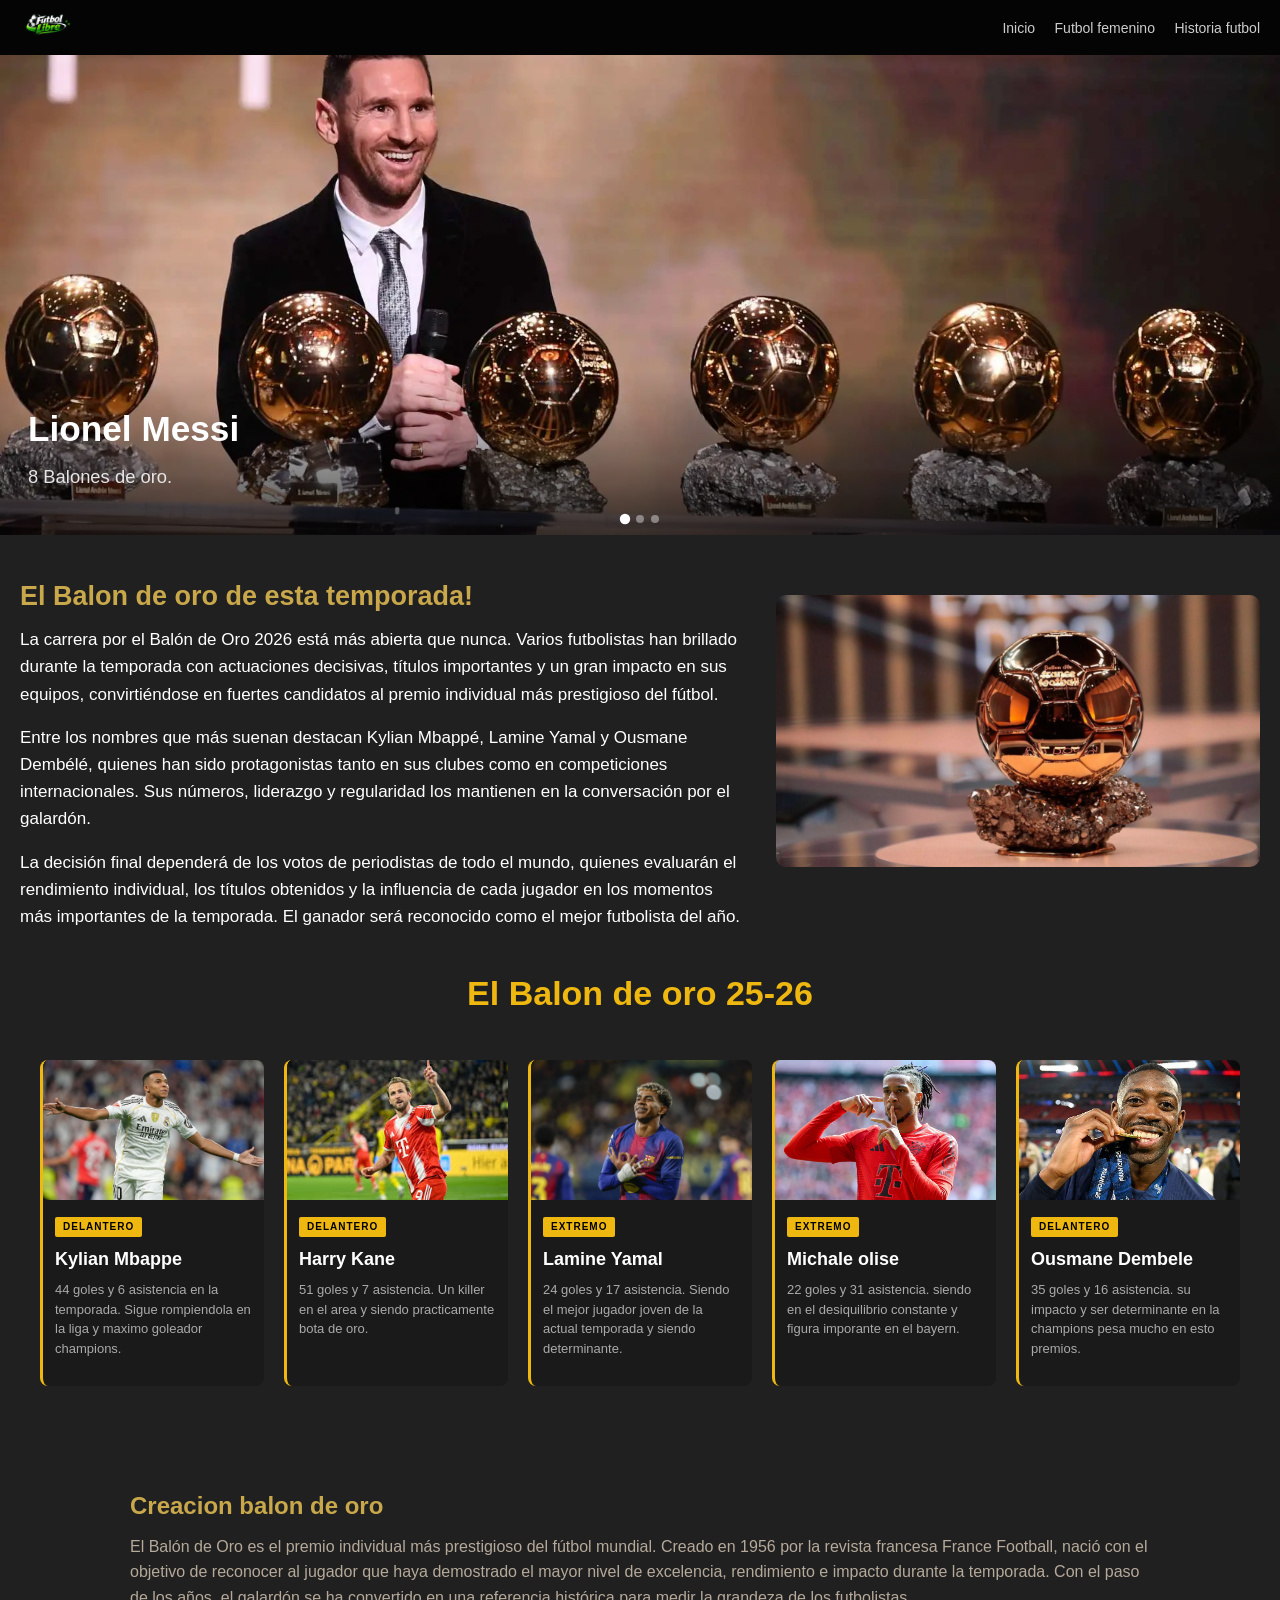
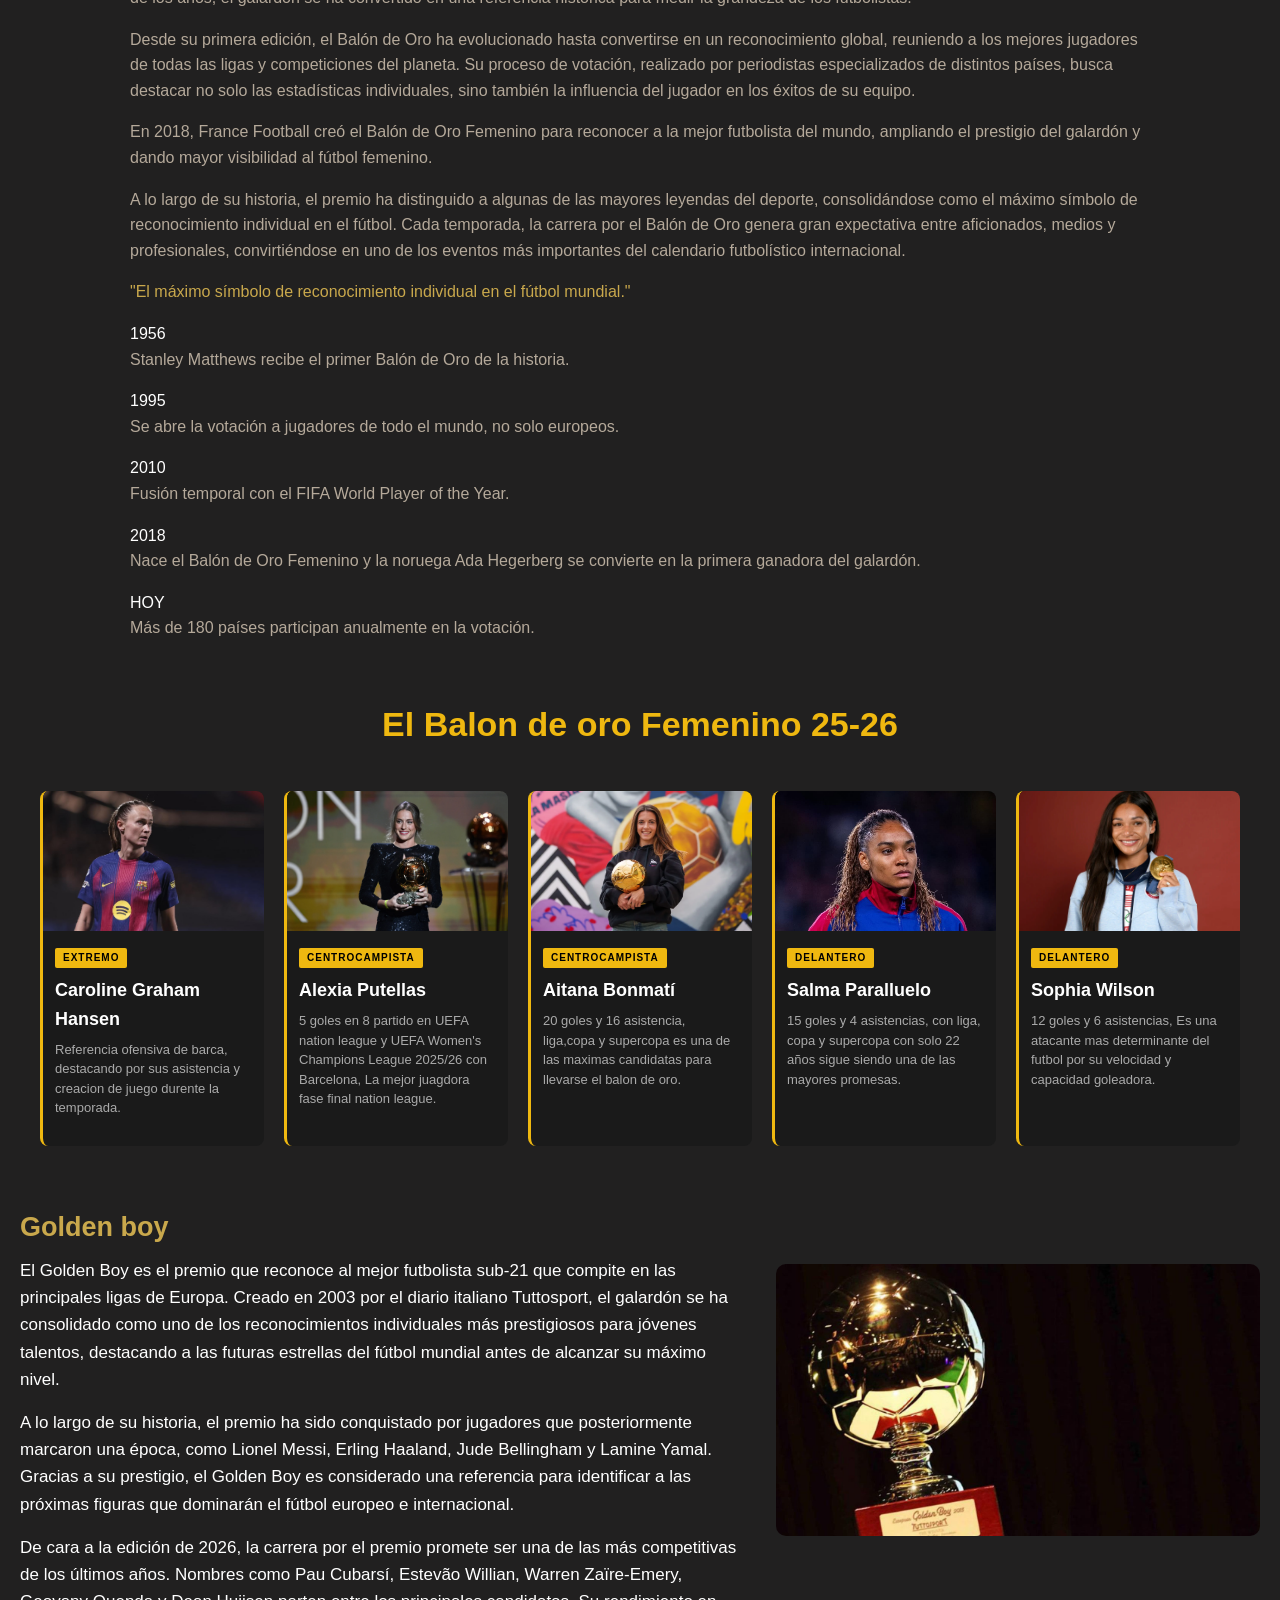
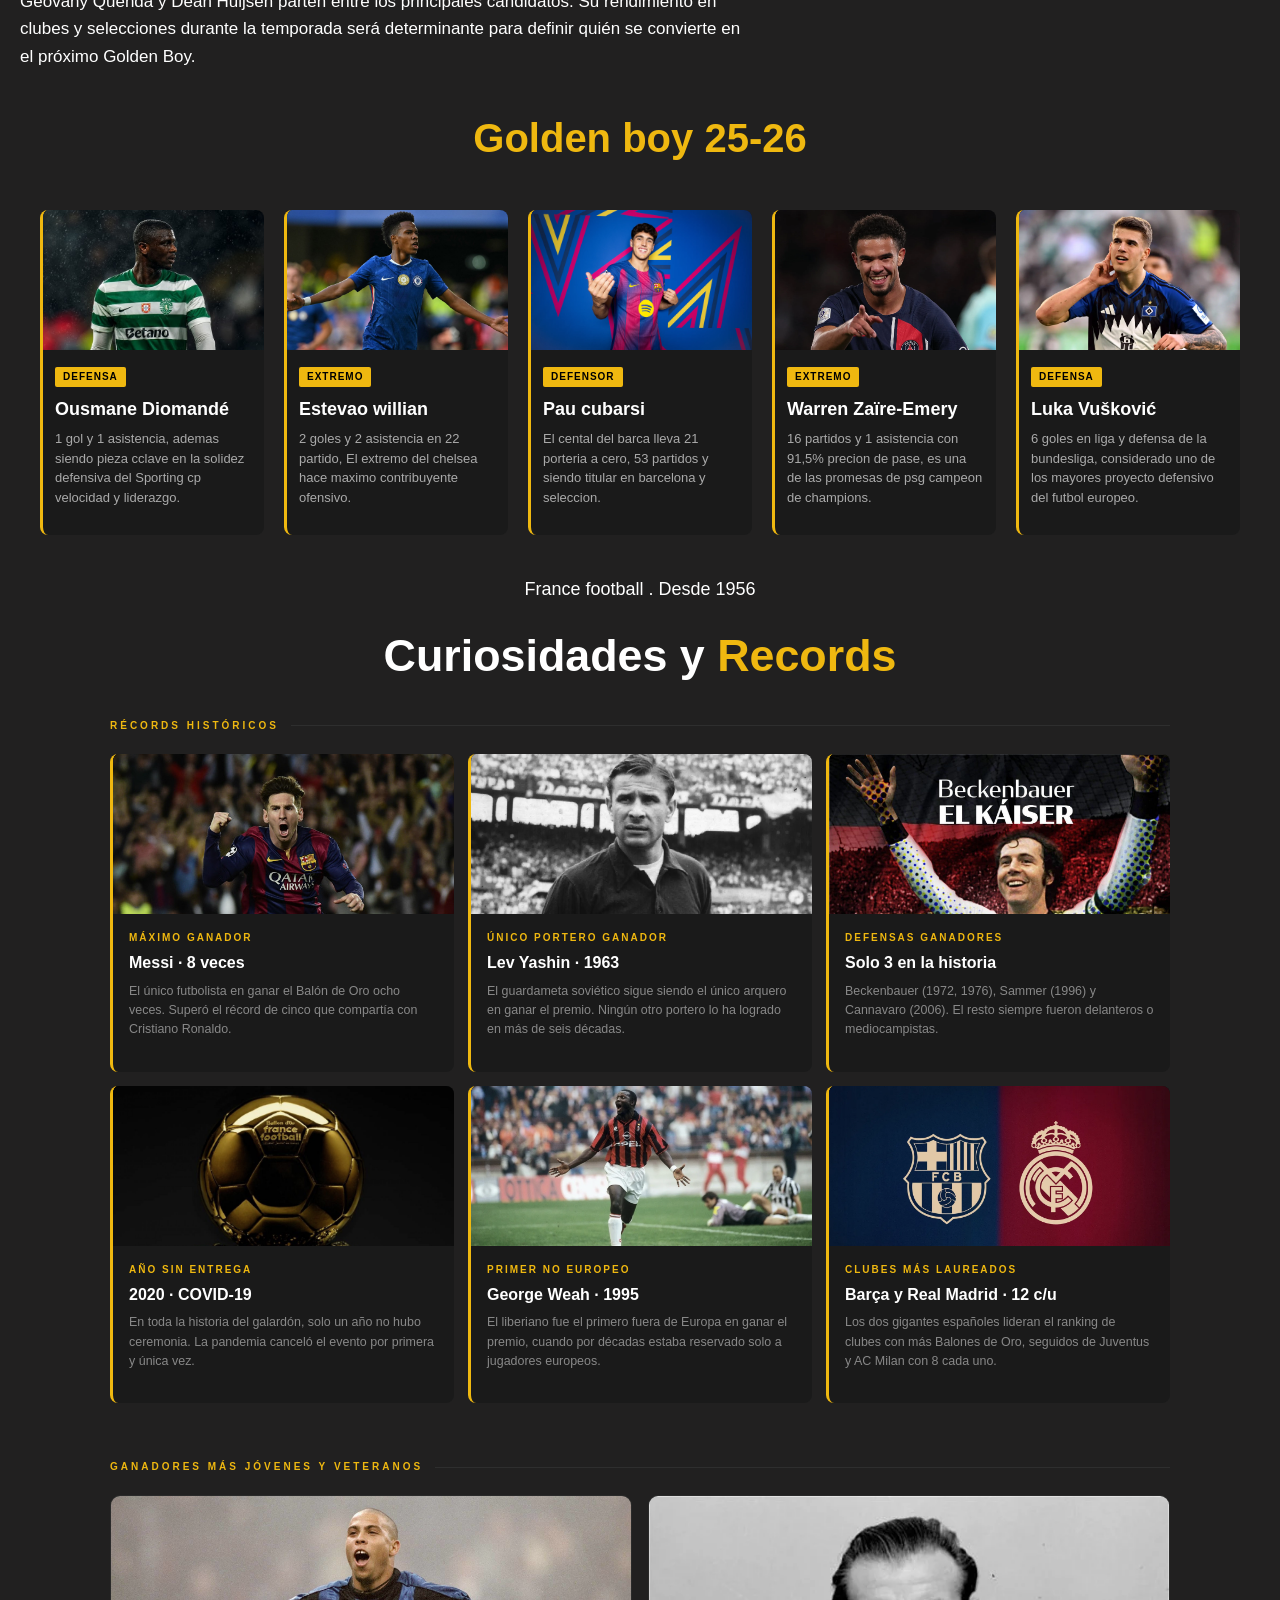
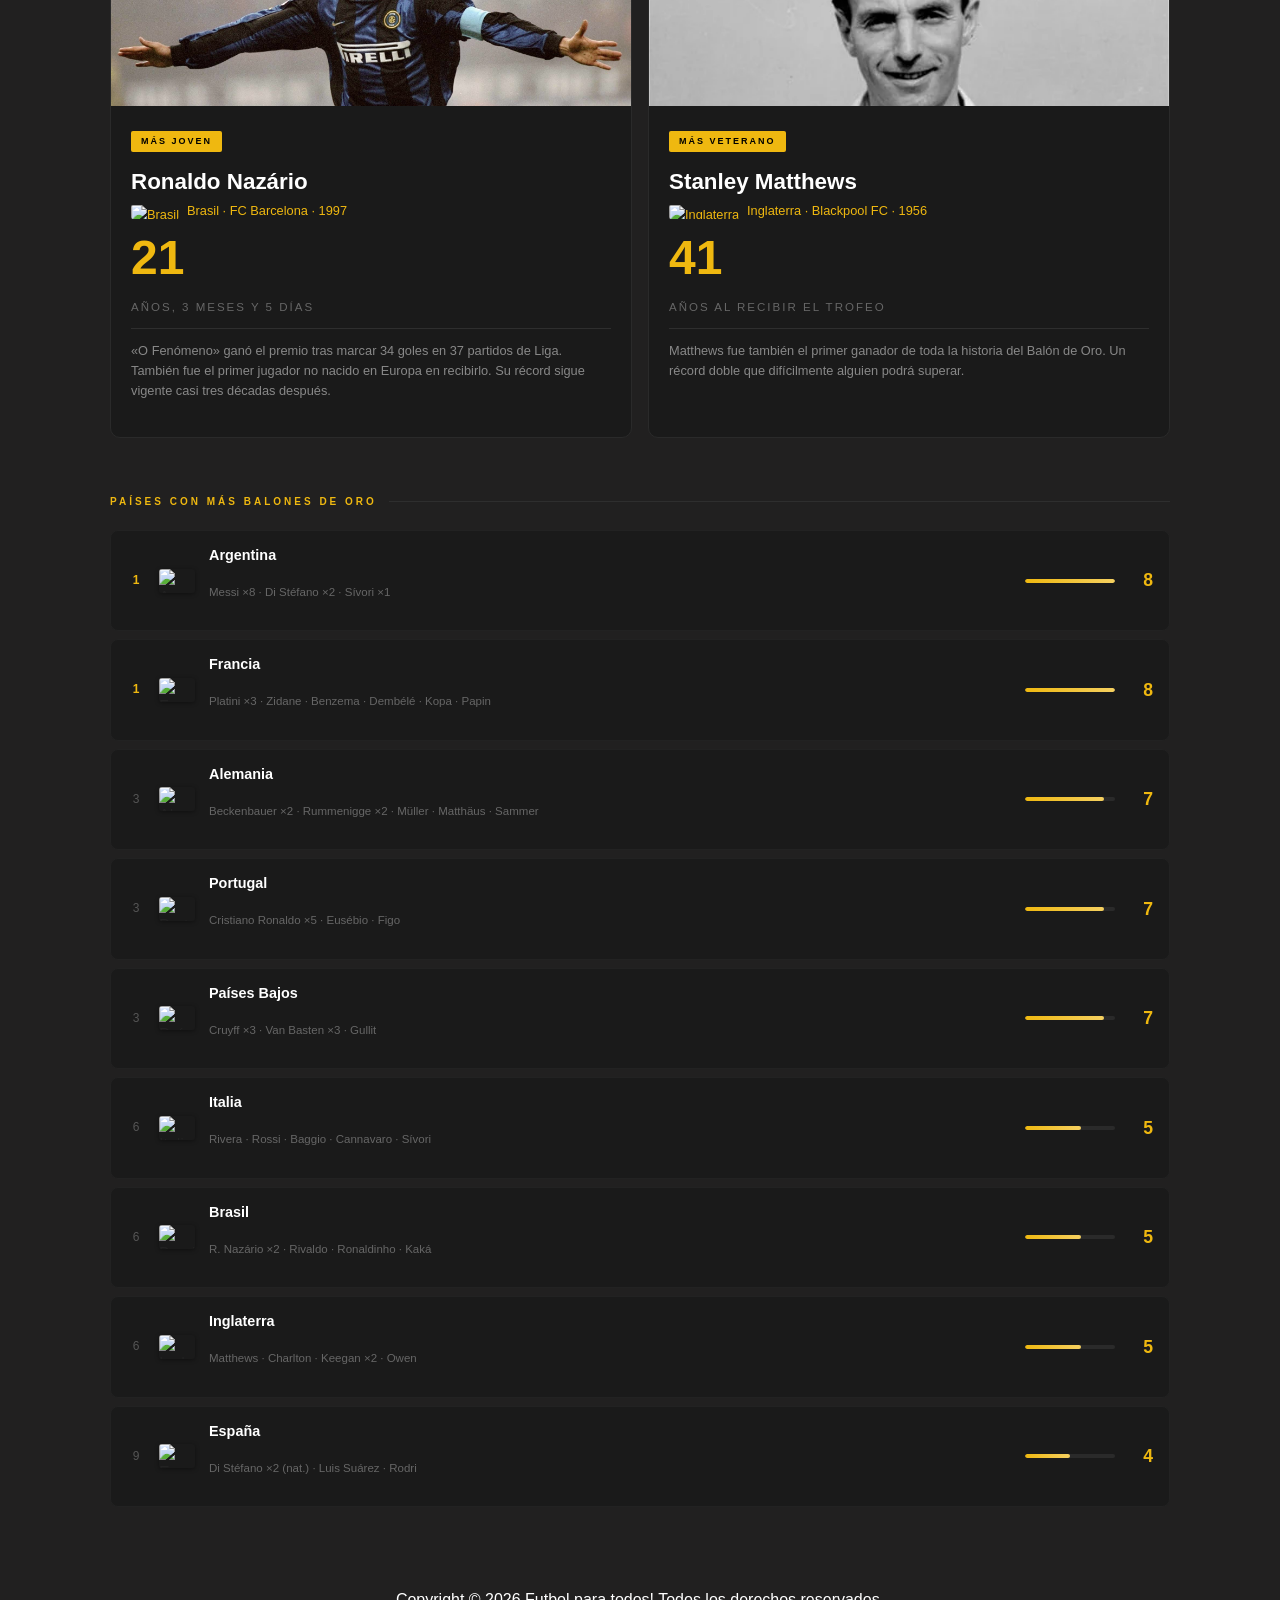
==== commit 5519a320: "los nav" ====
--- a/2.html
+++ b/2.html
@@ -14,7 +14,7 @@
 <div>
     <a href="index.html">Inicio</a>
   <a href="yooo.html">Futbol femenino</a>
-  <a href="#contacto">Contacto</a>
+  <a href="historiadelfutbol.html">Historia futbol</a>
 </div>
 </nav>
  <div class="carrusel">
